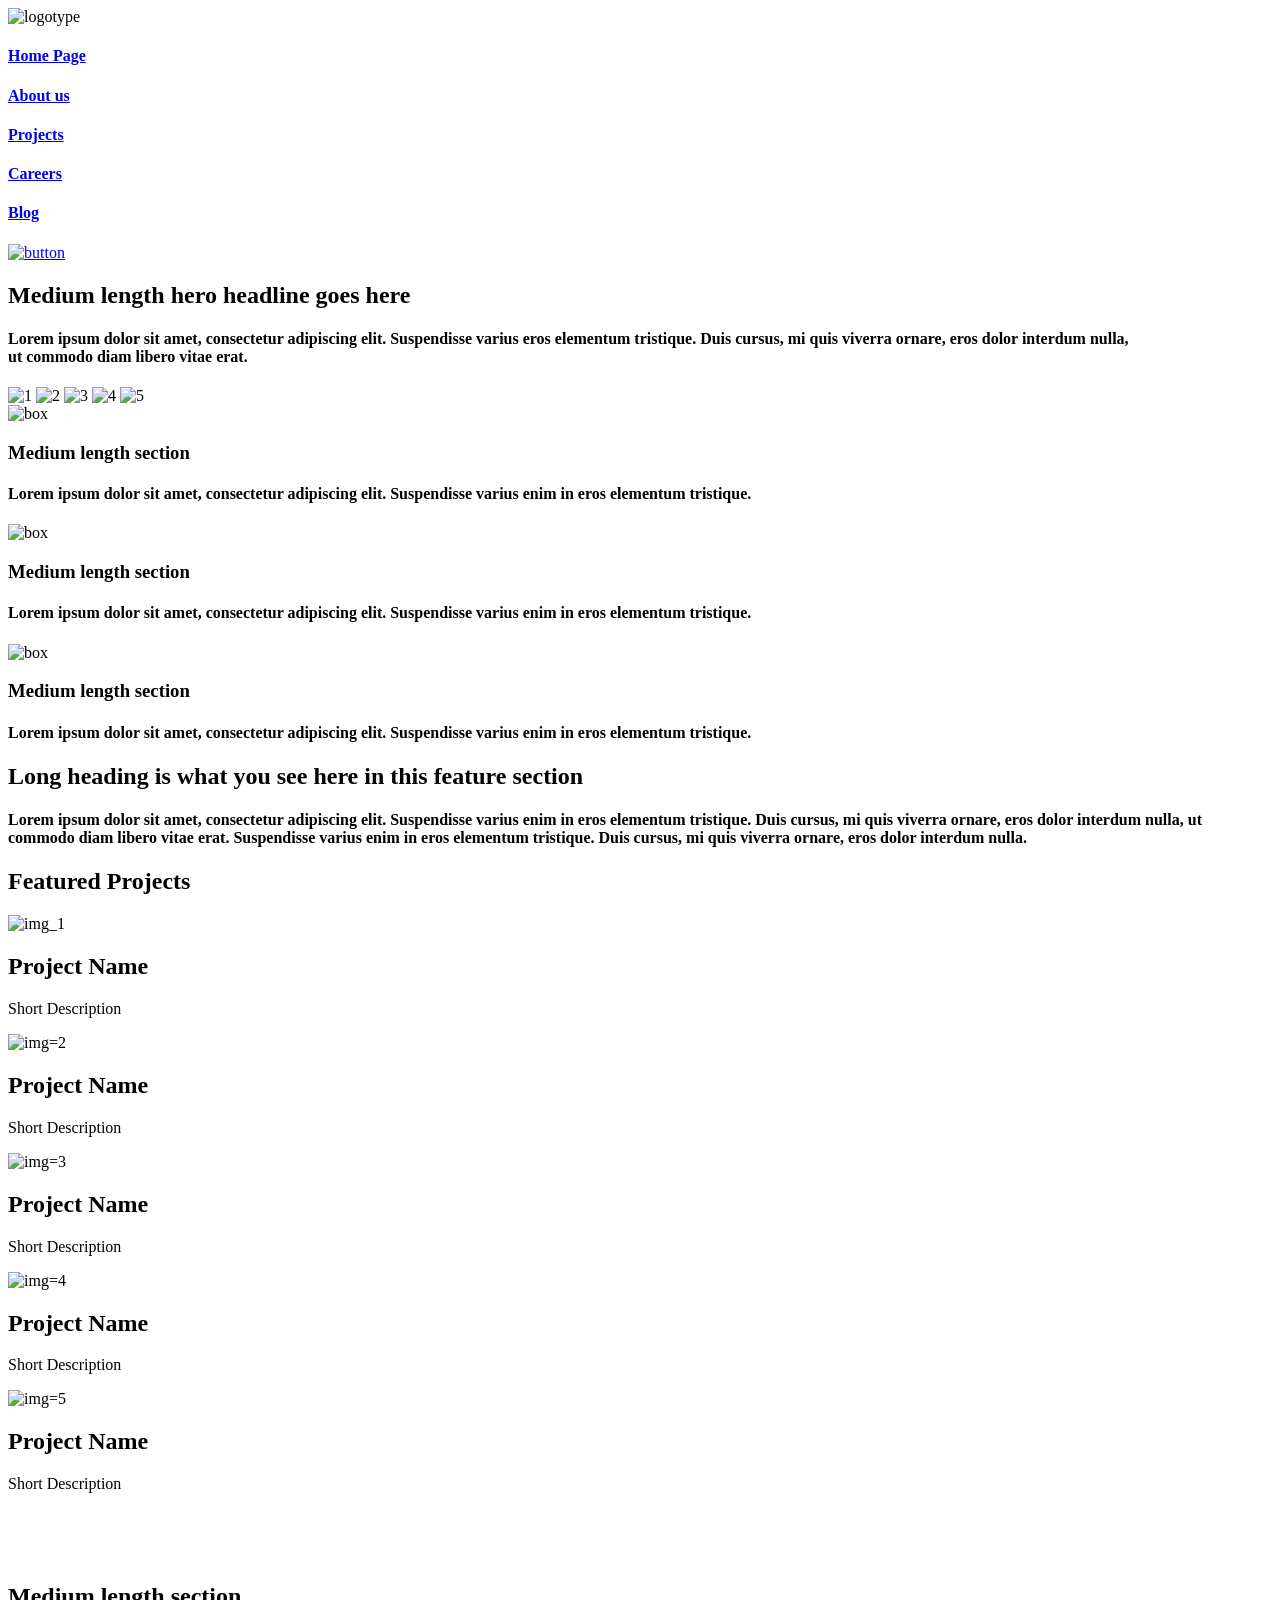
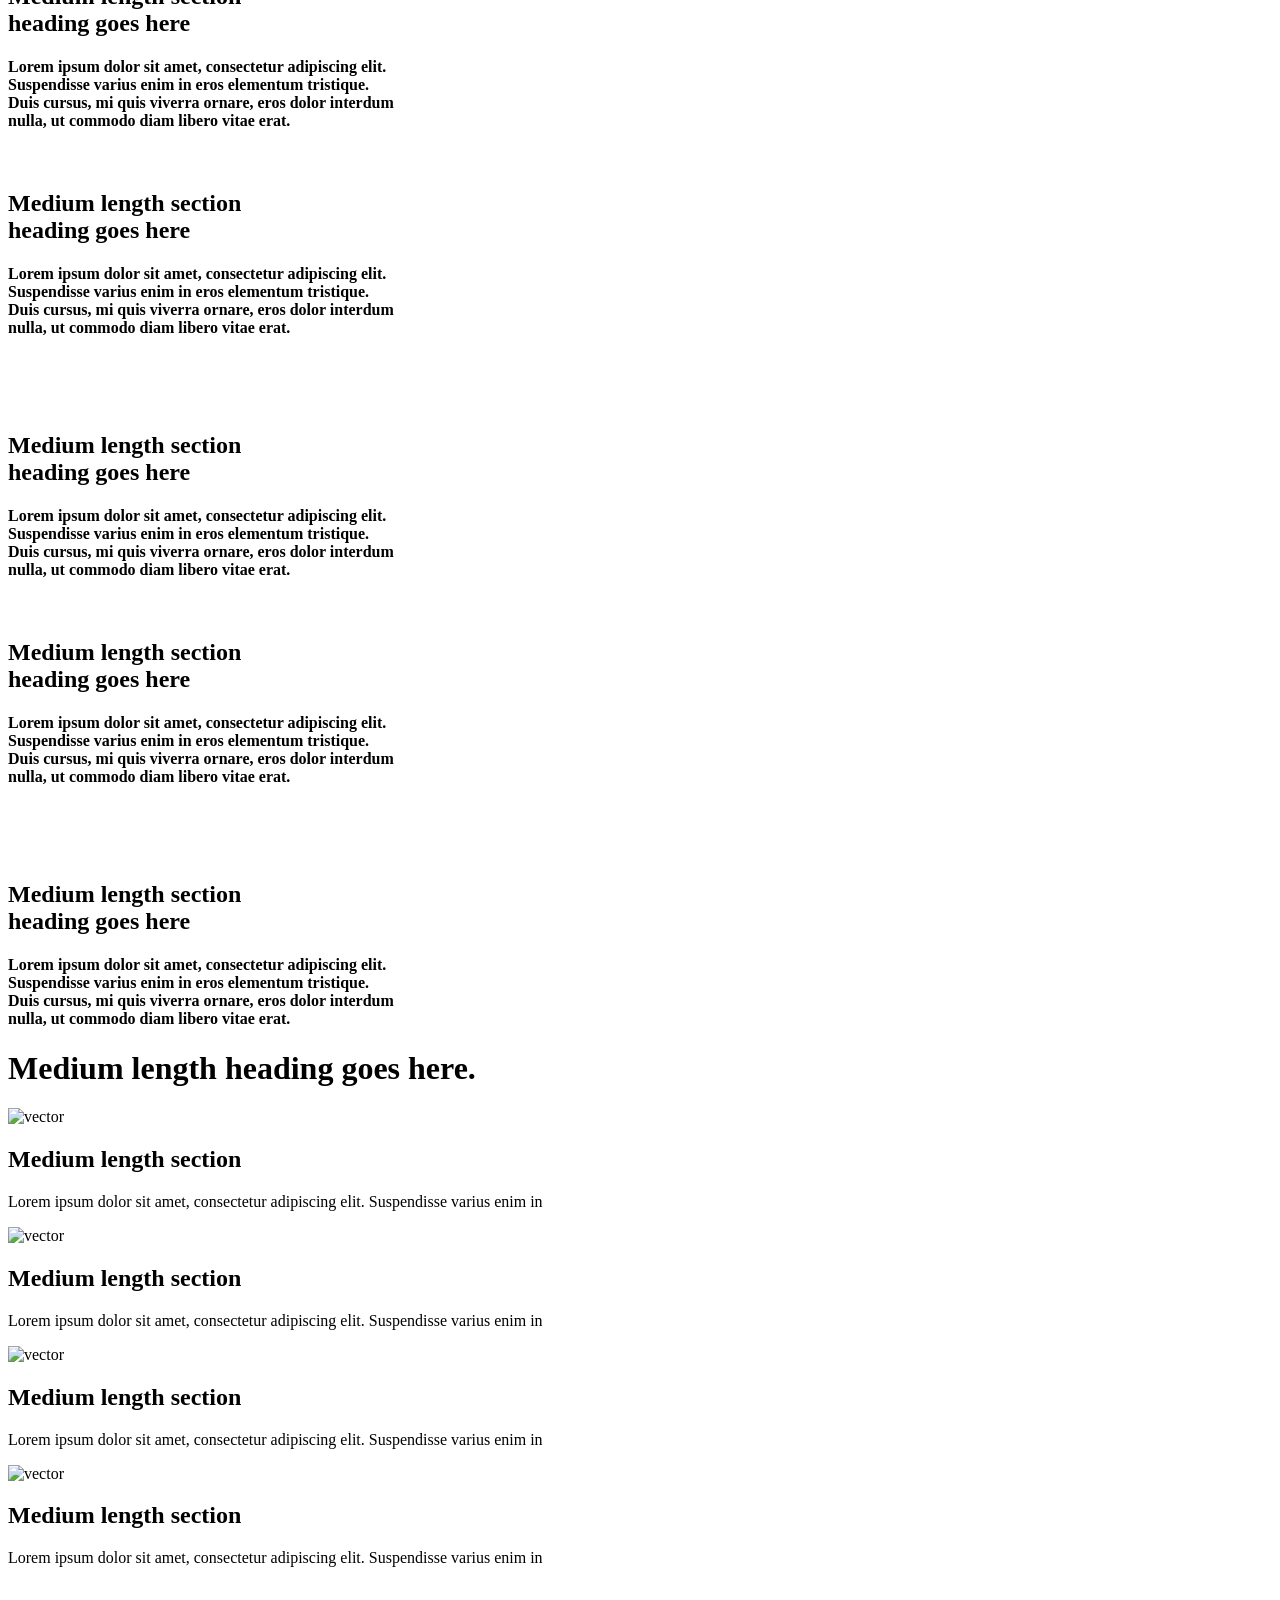
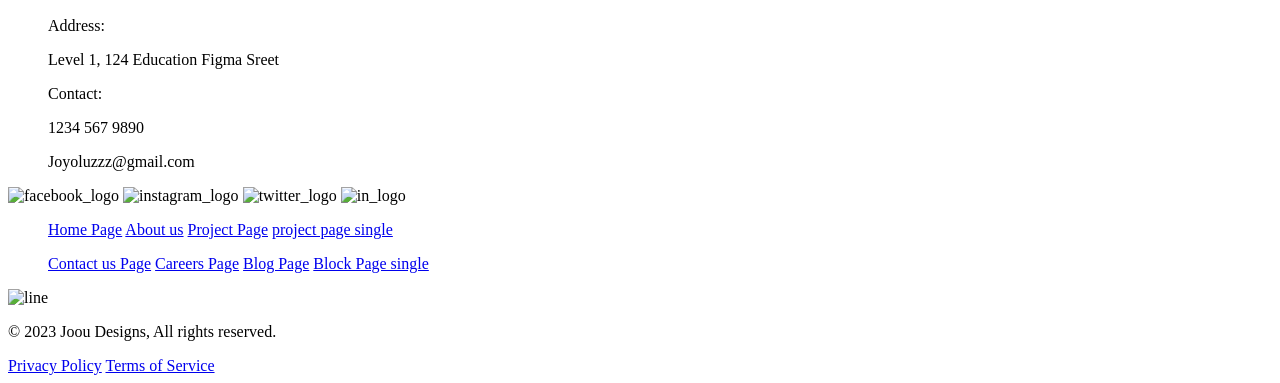
==== index.html @ 5c536db6 "Add files via upload" ====
<!DOCTYPE html>
<html lang="en">
<head>
    <meta charset="UTF-8">
    <meta name="viewport" content="width=device-width, initial-scale=1.0">
    <!--название сайта-->
    <title>Volux</title>
    <!--подключение шрифта DM Sans-->
    <link rel="preconnect" href="https://fonts.googleapis.com">
    <link rel="preconnect" href="https://fonts.gstatic.com" crossorigin>
    <link href="https://fonts.googleapis.com/css2?family=DM+Sans:ital,opsz,wght@0,9..40,100..1000;1,9..40,100..1000&display=swap" rel="stylesheet">
    <!--подключение CSS файла-->
    <link rel="stylesheet" href="/css/main.css">
</head>
<body>
   <header class="header">
        <!--контейнер для логотипа-->
        <article class="header_logo">
        <!--логотип-->
        <img src="/img/Navbar/logo.png" alt="logotype">
        </article>
        <!--меню навигации по сайту-->
        <nav class="header_navigation">
            <!--гиперссылки для навигации-->
            <a href="#"><h4>Home Page</h4></a>
            <a href="#"><h4>About us</h4></a>
            <a href="#"><h4>Projects</h4></a>
            <a href="#"><h4>Careers</h4></a>
            <a href="#"><h4>Blog</h4></a>
            <a href="#"><img src="/img/Navbar/Button.png" alt="button"></a>
        </nav>
    </header> 
    <section class="mainsite">
        <!--контейнер для текста основной части первого слайда-->
        <div class="mainsite_text">
            <!--используется h1 для обозначения заголовка-->
            <h1 class="mainsite_text_1">Medium length hero headline goes here</h1>
            <!--h4 для основного текста-->
            <h4 class="mainsite_text_2">Lorem ipsum dolor sit amet, consectetur adipiscing elit. Suspendisse varius eros elementum 
                tristique. Duis cursus, mi quis viverra ornare, eros dolor interdum nulla,<br>ut commodo diam libero vitae erat.</h4>
        </div>
        <!--png на главной странице-->
        <div class="mainsite_img">
            <img src="/img/Header/header1.png" alt="1" class="mainsite_img_1">
            <img src="/img/Header/header2.png" alt="2" class="mainsite_img_2">
            <img src="/img/Header/header3.png" alt="3" class="mainsite_img_1">
            <img src="/img/Header/header4.png" alt="4" class="mainsite_img_2">
            <img src="/img/Header/header5.png" alt="5" class="mainsite_img_1">
        </div>
    </section>



    <!--секция для текста "about us"-->
    <section class="secondsite_up">
        <div>
        <img src="/img/Layout/box.png" alt="box">
        <h3 class="secondsite_up_high">Medium length section</h3>
        <h4 class="secondsite_up_lower">Lorem ipsum dolor sit amet, consectetur adipiscing elit. Suspendisse varius enim in eros elementum tristique.</h4>
        </div>
        <div>
        <img src="/img/Layout/box.png" alt="box">
        <h3 class="secondsite_up_high">Medium length section</h3>
        <h4 class="secondsite_up_lower">Lorem ipsum dolor sit amet, consectetur adipiscing elit. Suspendisse varius enim in eros elementum tristique.</h4>
        </div>
        <div>
        <img src="/img/Layout/box.png" alt="box">
        <h3 class="secondsite_up_high">Medium length section</h3>
        <h4 class="secondsite_up_lower">Lorem ipsum dolor sit amet, consectetur adipiscing elit. Suspendisse varius enim in eros elementum tristique.</h4>
        </div>
    </section>
    <section class="secondsite_down">
        <h2 class="secondsite_down_1">Long heading is what you see here in this feature section</h2>
        <h4 class="secondsite_down_2">Lorem ipsum dolor sit amet, consectetur adipiscing elit. Suspendisse varius enim in eros elementum tristique. Duis cursus, mi quis viverra ornare, eros dolor interdum nulla, ut commodo diam libero vitae erat. Suspendisse varius enim in eros elementum tristique. Duis cursus, mi quis viverra ornare, eros dolor interdum nulla.</h4>
    </section>

    <section class="third">
            <!--заголовок-->
        <header class="head">
            <h1 class="head_title">Featured Projects</h1>
        </header>
        <!--основная часть-->
        <article class="img_list">
            <section class="cart">
                <img class="cart_img" src="./img/photo_1.png" alt="img_1">
                <div class="section_text_1">
                    <h2>Project Name</h2>
                    <p>Short Description</p>
                </div>
            </section>
            <section class="cart">
                <img class="cart_img" src="./img/photo_2.png" alt="img=2">
                <div class="section_text_2">
                    <h2>Project Name</h2>
                    <p>Short Description</p>
                </div>
            </section>
            <section class="cart">
                <img class="cart_img" src="./img/photo_3.png" alt="img=3">
                <div class="section_text_3">
                    <h2>Project Name</h2>
                    <p>Short Description</p>
                </div>
            </section>
            <section class="cart">
                <img class="cart_img" src="./img/photo_4.png" alt="img=4">
                <div class="section_text_4">
                    <h2>Project Name</h2>
                    <p>Short Description</p>
                </div>
            </section>
            <section class="cart">
                <img class="cart_img" src="./img/photo_5.png" alt="img=5">
                <div class="section_text_5">
                    <h2>Project Name</h2>
                    <p>Short Description</p>
                </div>
            </section>
        </article>
    </section>

    <section class="careers">
        <!--навигация по вкладкам на слайде "careers"-->
        <nav class="careers_navigation">
            <a href="#vkladka_1"><img src="/img/Layout/vkladka_gray.png" alt=""></a>
            <a href="#vkladka_2"><img src="/img/Layout/vkladka_gray.png" alt=""></a>
            <a href="#vkladka_3"><img src="/img/Layout/vkladka_gray.png" alt=""></a>
            <a href="#vkladka_4"><img src="/img/Layout/vkladka_gray.png" alt=""></a>
            <a href="#vkladka_5"><img src="/img/Layout/vkladka_gray.png" alt=""></a>
        </nav>
        <!--секция для первой вкладки-->
        <section id="vkladka_1" class="careers_vkladka_1">
            <div class="careers_vkladka_1_img">
                <img src="/img/Layout/vkladka_1.png" alt="">
                
            </div>
            <!--контейнер для текста на первой вкладки-->
            <div class="careers_vkladka_1_txt">
                <img class="careers_vkladka_1_img_2" src="/img/Layout/nazvanie_vkladki.png" alt="">
                <h2 class="careers_vkladka_1_txt_1">Medium length section<br>heading goes here</h2>
                <h4 class="careers_vkladka_1_txt_2">Lorem ipsum dolor sit amet, consectetur adipiscing elit.<br> 
                    Suspendisse varius enim in eros elementum tristique.<br>
                    Duis cursus, mi quis viverra ornare, eros dolor interdum <br>
                    nulla, ut commodo diam libero vitae erat.
                </h4>
            </div>
        </section>
        <!--далее по подобию первой вкладки-->
        <section id="vkladka_2" class="careers_vkladka_2">
            <div class="careers_vkladka_2_txt">
                <img class="careers_vkladka_2_img_2" src="/img/Layout/nazvanie_vkladki.png" alt="">
                <h2 class="careers_vkladka_2_txt_1">Medium length section<br>heading goes here</h2>
                <h4 class="careers_vkladka_2_txt_2">Lorem ipsum dolor sit amet, consectetur adipiscing elit.<br> 
                    Suspendisse varius enim in eros elementum tristique.<br>
                    Duis cursus, mi quis viverra ornare, eros dolor interdum <br>
                    nulla, ut commodo diam libero vitae erat.
                </h4>
            </div>
            <div class="careers_vkladka_2_img">
                <img src="/img/Layout/vkladka_2.png" alt="">
            </div>
        </section>
        <section id="vkladka_3" class="careers_vkladka_3">
            <div class="careers_vkladka_3_img">
                <img src="/img/Layout/vkladka_3.png" alt="">
                
            </div>
            <div class="careers_vkladka_3_txt">
                <img class="careers_vkladka_3_img_2" src="/img/Layout/nazvanie_vkladki.png" alt="">
                <h2 class="careers_vkladka_3_txt_1">Medium length section<br>heading goes here</h2>
                <h4 class="careers_vkladka_3_txt_2">Lorem ipsum dolor sit amet, consectetur adipiscing elit.<br> 
                    Suspendisse varius enim in eros elementum tristique.<br>
                    Duis cursus, mi quis viverra ornare, eros dolor interdum <br>
                    nulla, ut commodo diam libero vitae erat.
                </h4>
            </div>
        </section>
        <section id="vkladka_4" class="careers_vkladka_4">
            <div class="careers_vkladka_4_txt">
                <img class="careers_vkladka_4_img_2" src="/img/Layout/nazvanie_vkladki.png" alt="">
                <h2 class="careers_vkladka_4_txt_1">Medium length section<br>heading goes here</h2>
                <h4 class="careers_vkladka_4_txt_2">Lorem ipsum dolor sit amet, consectetur adipiscing elit.<br> 
                    Suspendisse varius enim in eros elementum tristique.<br>
                    Duis cursus, mi quis viverra ornare, eros dolor interdum <br>
                    nulla, ut commodo diam libero vitae erat.
                </h4>
            </div>
            <div class="careers_vkladka_4_img">
                <img src="/img/Layout/vkladka_4.png" alt="">
            </div>
        </section>
        <section id="vkladka_5" class="careers_vkladka_5">
            <div class="careers_vkladka_5_img">
                <img src="/img/Layout/vkladka_5.png" alt="">
                
            </div>
            <div class="careers_vkladka_5_txt">
                <img class="careers_vkladka_5_img_2" src="/img/Layout/nazvanie_vkladki.png" alt="">
                <h2 class="careers_vkladka_5_txt_1">Medium length section<br>heading goes here</h2>
                <h4 class="careers_vkladka_5_txt_2">Lorem ipsum dolor sit amet, consectetur adipiscing elit.<br> 
                    Suspendisse varius enim in eros elementum tristique.<br>
                    Duis cursus, mi quis viverra ornare, eros dolor interdum <br>
                    nulla, ut commodo diam libero vitae erat.
                </h4>
            </div>
        </section>
    </section>

    <footer>
        <!--основная информация подвала-->
        <div class="footer_content">
            <div class="footer_main">
                <h1 class="footer_main_h">Medium length heading goes here.</h1>
                <div class="section_list">
                    <section class="medium_section_1">
                        <img src="./img/Vector.png" alt="vector">
                        <h2>Medium length section</h2>
                        <p>Lorem ipsum dolor sit amet, consectetur adipiscing elit. Suspendisse varius enim in</p>
                    </section>
                    <section class="medium_section_2">
                        <img src="./img/Vector.png" alt="vector">
                        <h2>Medium length section</h2>
                        <p>Lorem ipsum dolor sit amet, consectetur adipiscing elit. Suspendisse varius enim in</p>
                    </section>
                    <section class="medium_section_3">
                        <img src="./img/Vector.png" alt="vector">
                        <h2>Medium length section</h2>
                        <p>Lorem ipsum dolor sit amet, consectetur adipiscing elit. Suspendisse varius enim in</p>
                    </section>
                    <section class="medium_section_4">
                        <img src="./img/Vector.png" alt="vector">
                        <h2>Medium length section</h2>
                        <p>Lorem ipsum dolor sit amet, consectetur adipiscing elit. Suspendisse varius enim in</p>
                    </section>
                </div>
            </div>
        <!--контактная информация-->
            <div class="footer_bottom">
                <div class="footer_bottom_main">
                    <div class="footer_bottom_1">
                        <img src="./img/logo.png" alt="">
                        <div class="info">
                            <ul class="info_list_1">
                                <p>Address:</p>
                                <p>Level 1, 124 Education Figma Sreet</p>
                            </ul>
                            <ul class="info_list_2">
                                <p>Contact:</p>
                                <p>1234 567 9890</p>
                                <p>Joyoluzzz@gmail.com</p>
                            </ul>
                        </div>
                        <div class="logo_list">
                            <img src="./img/facebook.png" alt="facebook_logo">
                            <img src="./img/instagram.png" alt="instagram_logo">
                            <img src="./img/twitter.png" alt="twitter_logo">
                            <img src="./img/in.png" alt="in_logo">
                        </div>
                    </div>
                    <!--навигация-->
                    <nav class="nav_menu">
                        <ul class="nav_menu_1">
                            <a href="#">Home Page</a>
                            <a href="#">About us</a>
                            <a href="#">Project Page</a>
                            <a href="#">project page single</a>
                        </ul>
                        <ul class="nav_menu_2">
                            <a href="#">Contact us Page</a>
                            <a href="#">Careers Page</a>
                            <a href="#">Blog Page</a>
                            <a href="#">Block Page single</a>
                        </ul>
                    </nav>
                </div>
                <img src="./img/line.png" alt="line">
                <!--доп. информация-->
                <div class="meta">
                    <p class="corporation">© 2023 Joou Designs, All rights reserved.</p>
                    <a class="privacy_policy" href="#">Privacy Policy</a>
                    <a class="terms_of_sirvice" href="#">Terms of Service</a>
                </div>
            </div>
        </div>
    </footer>
</body>
</html>
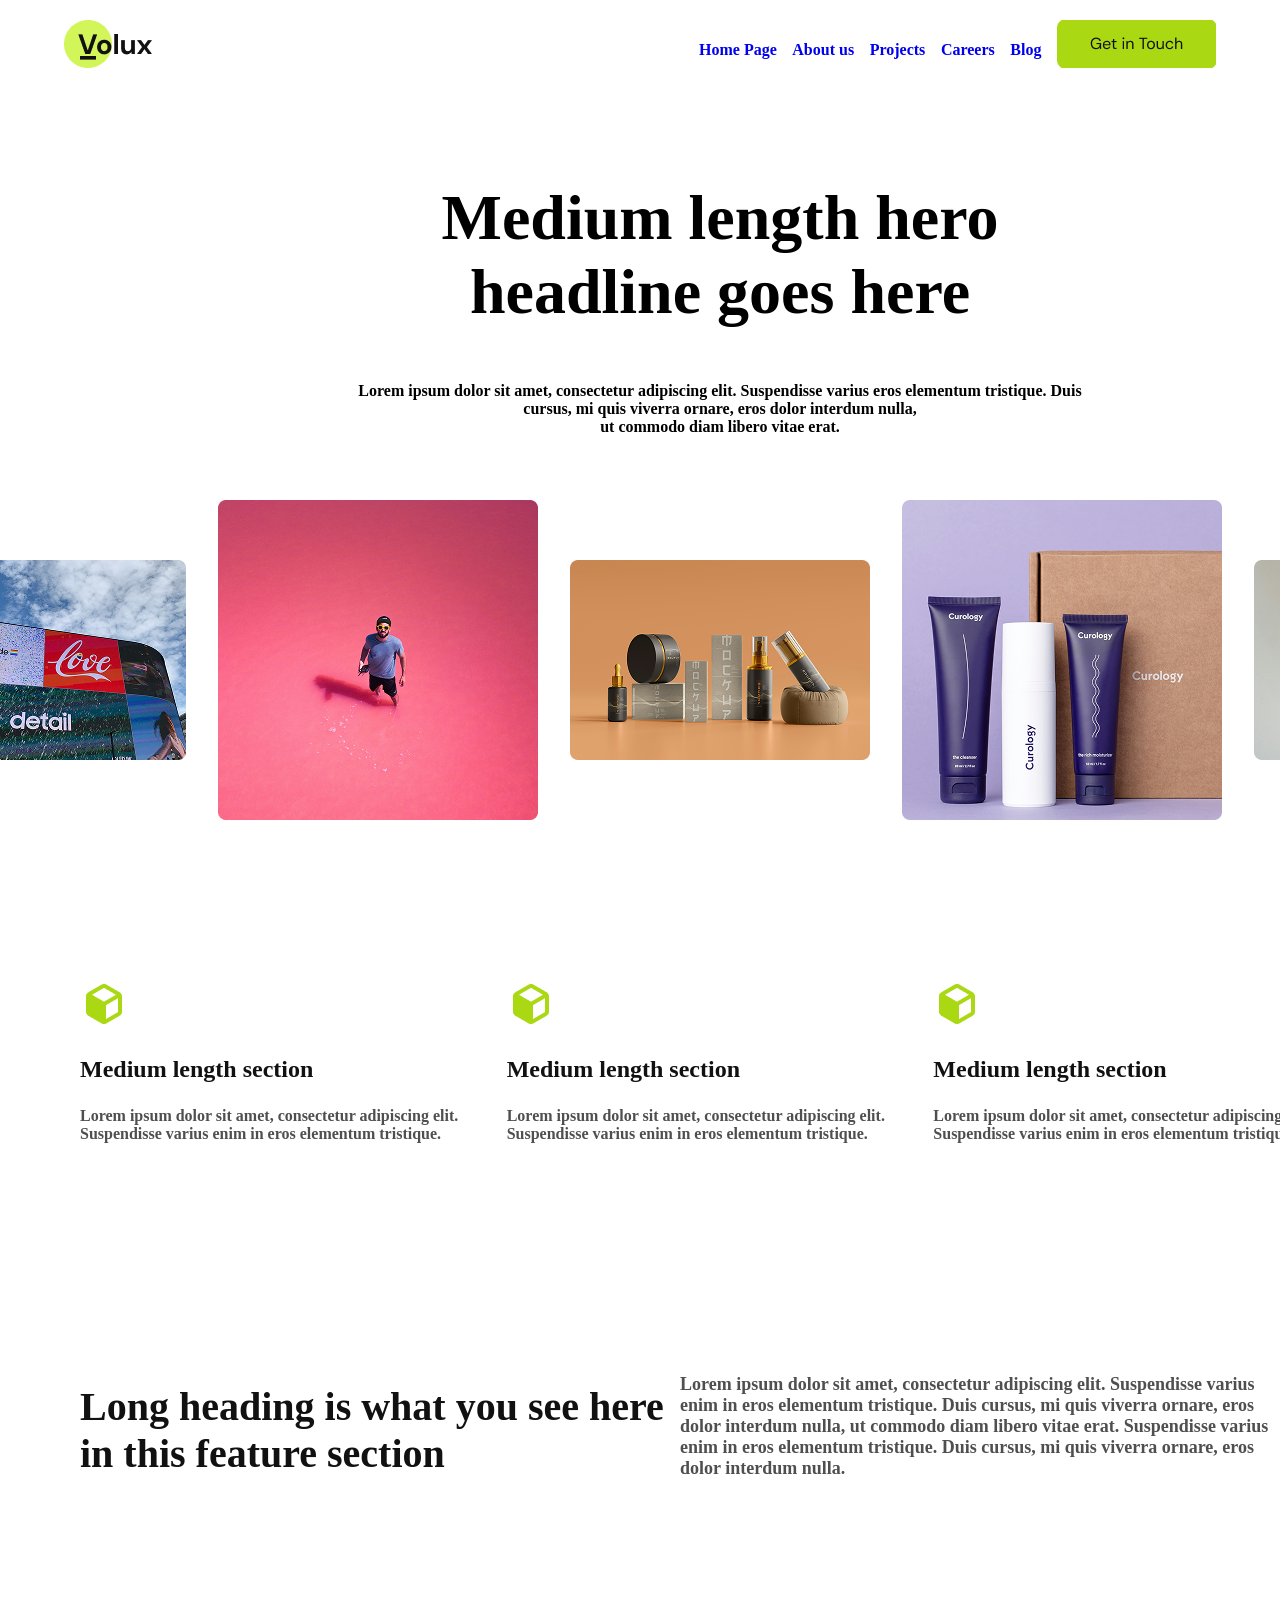
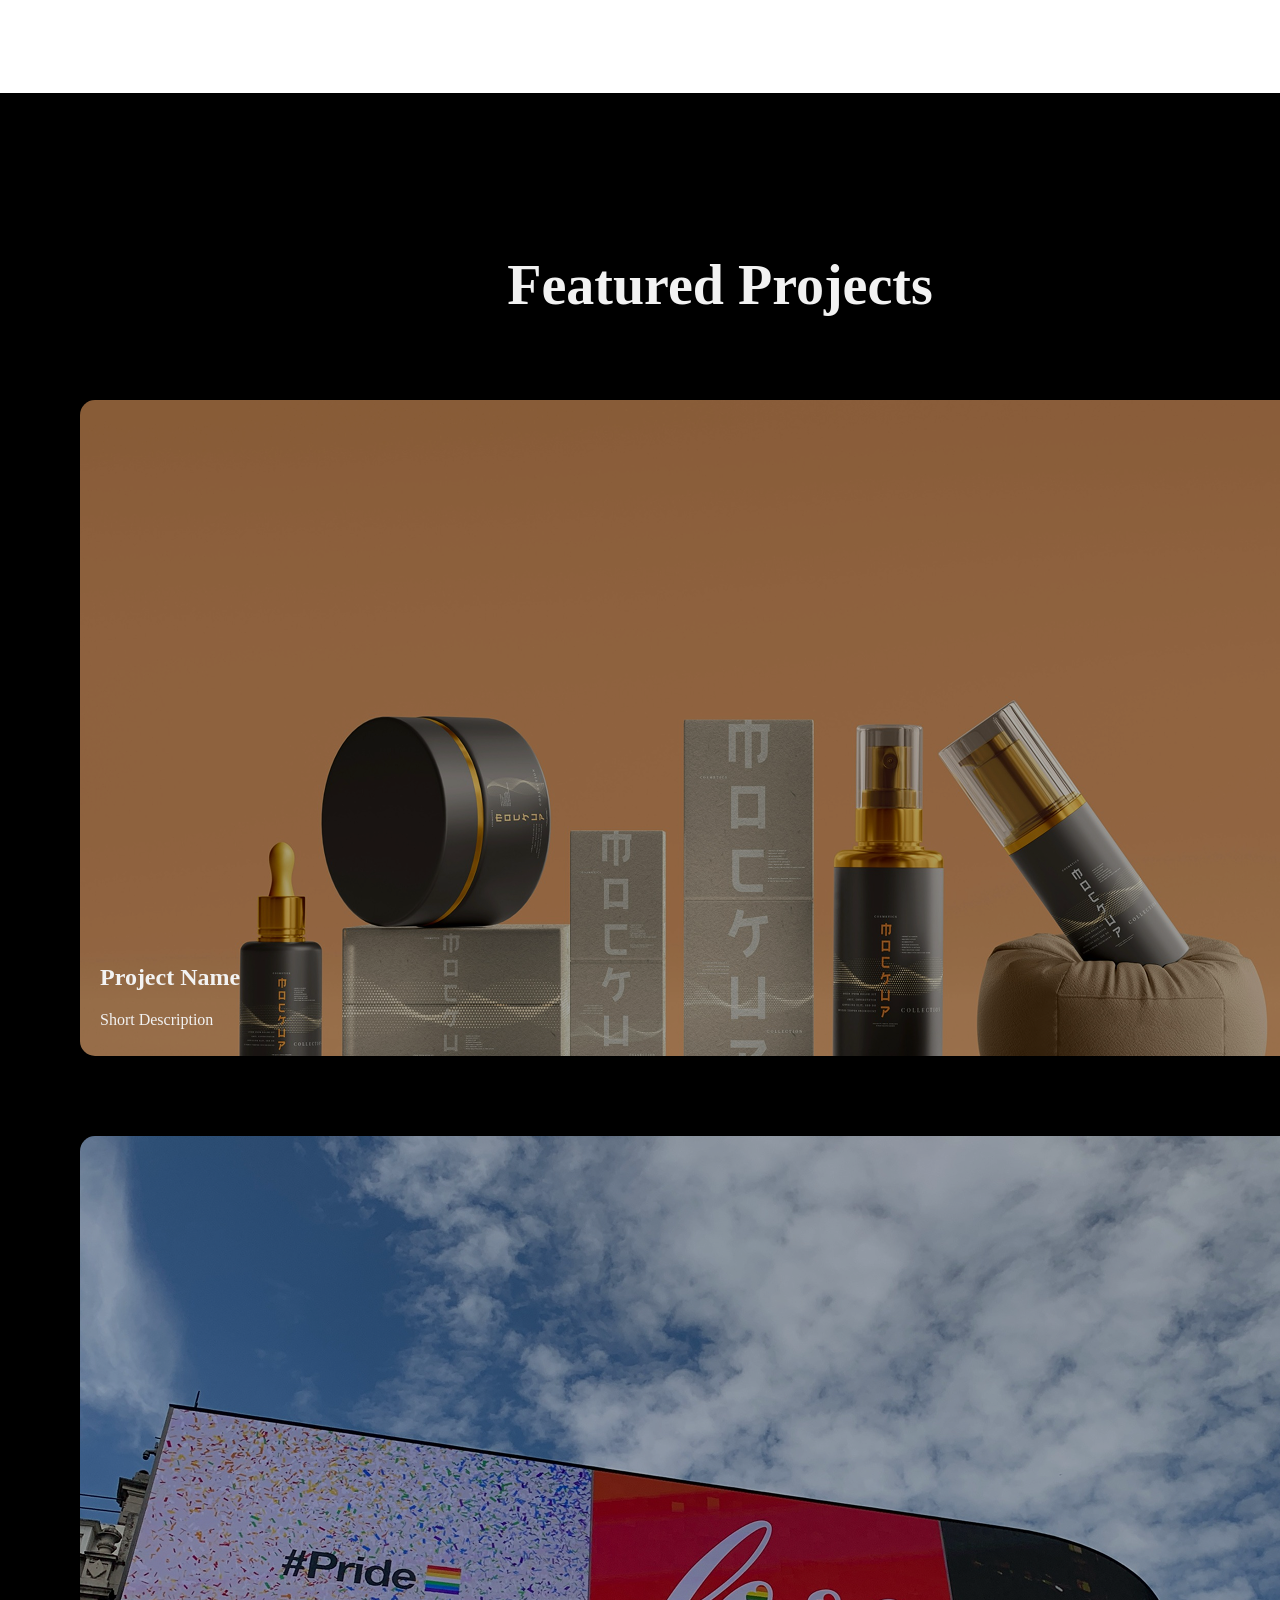
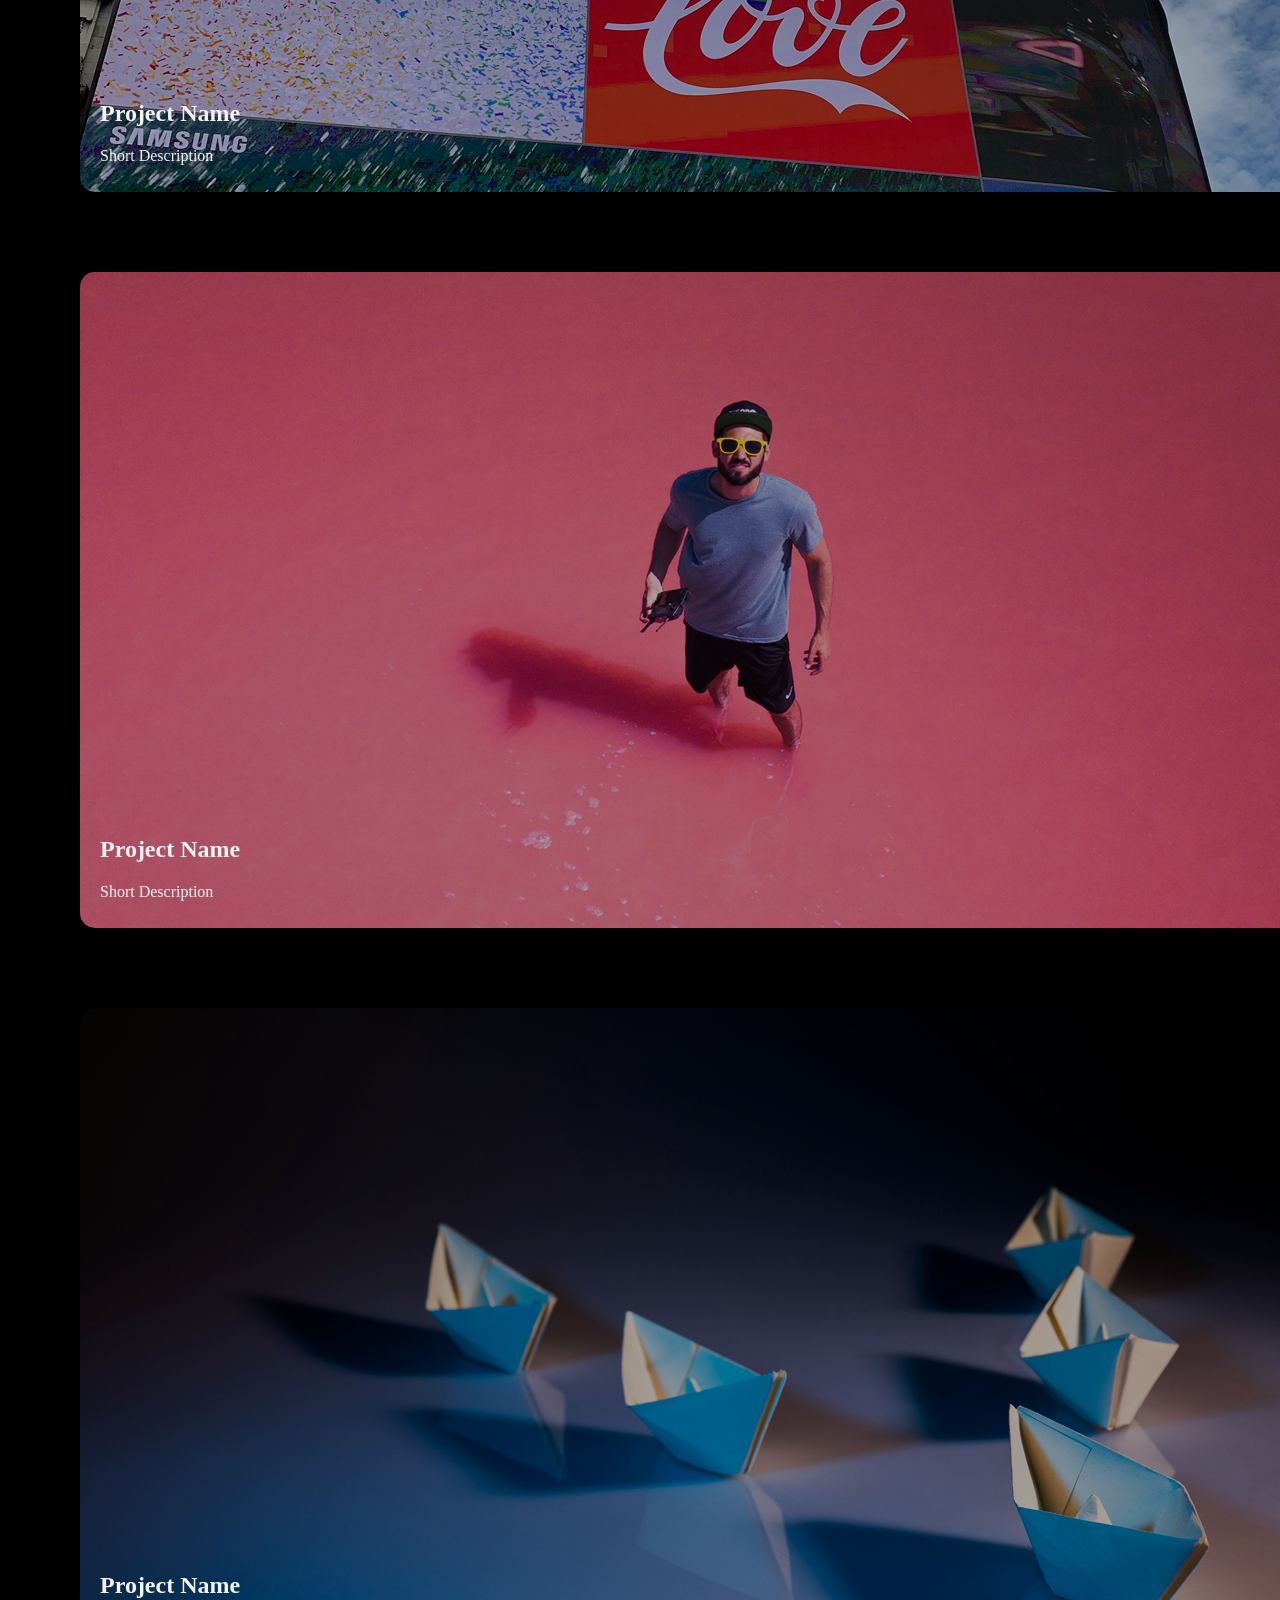
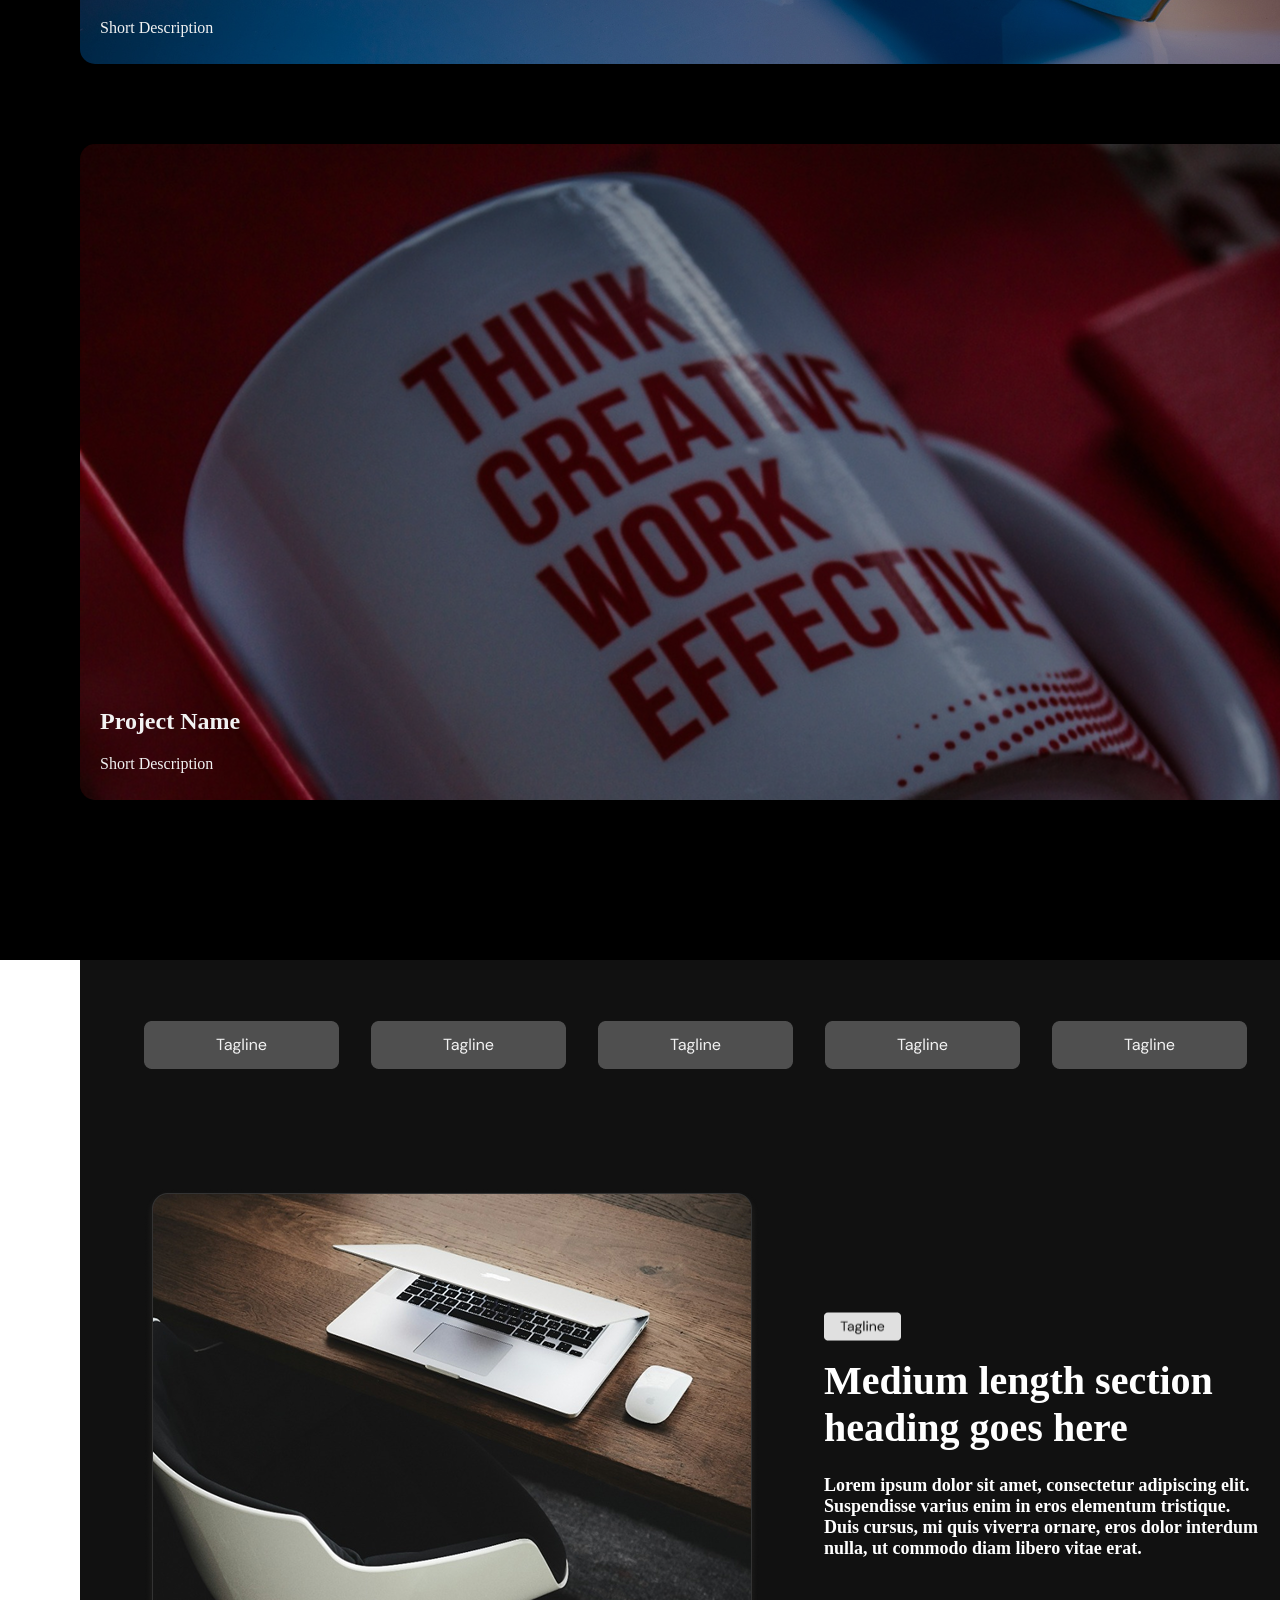
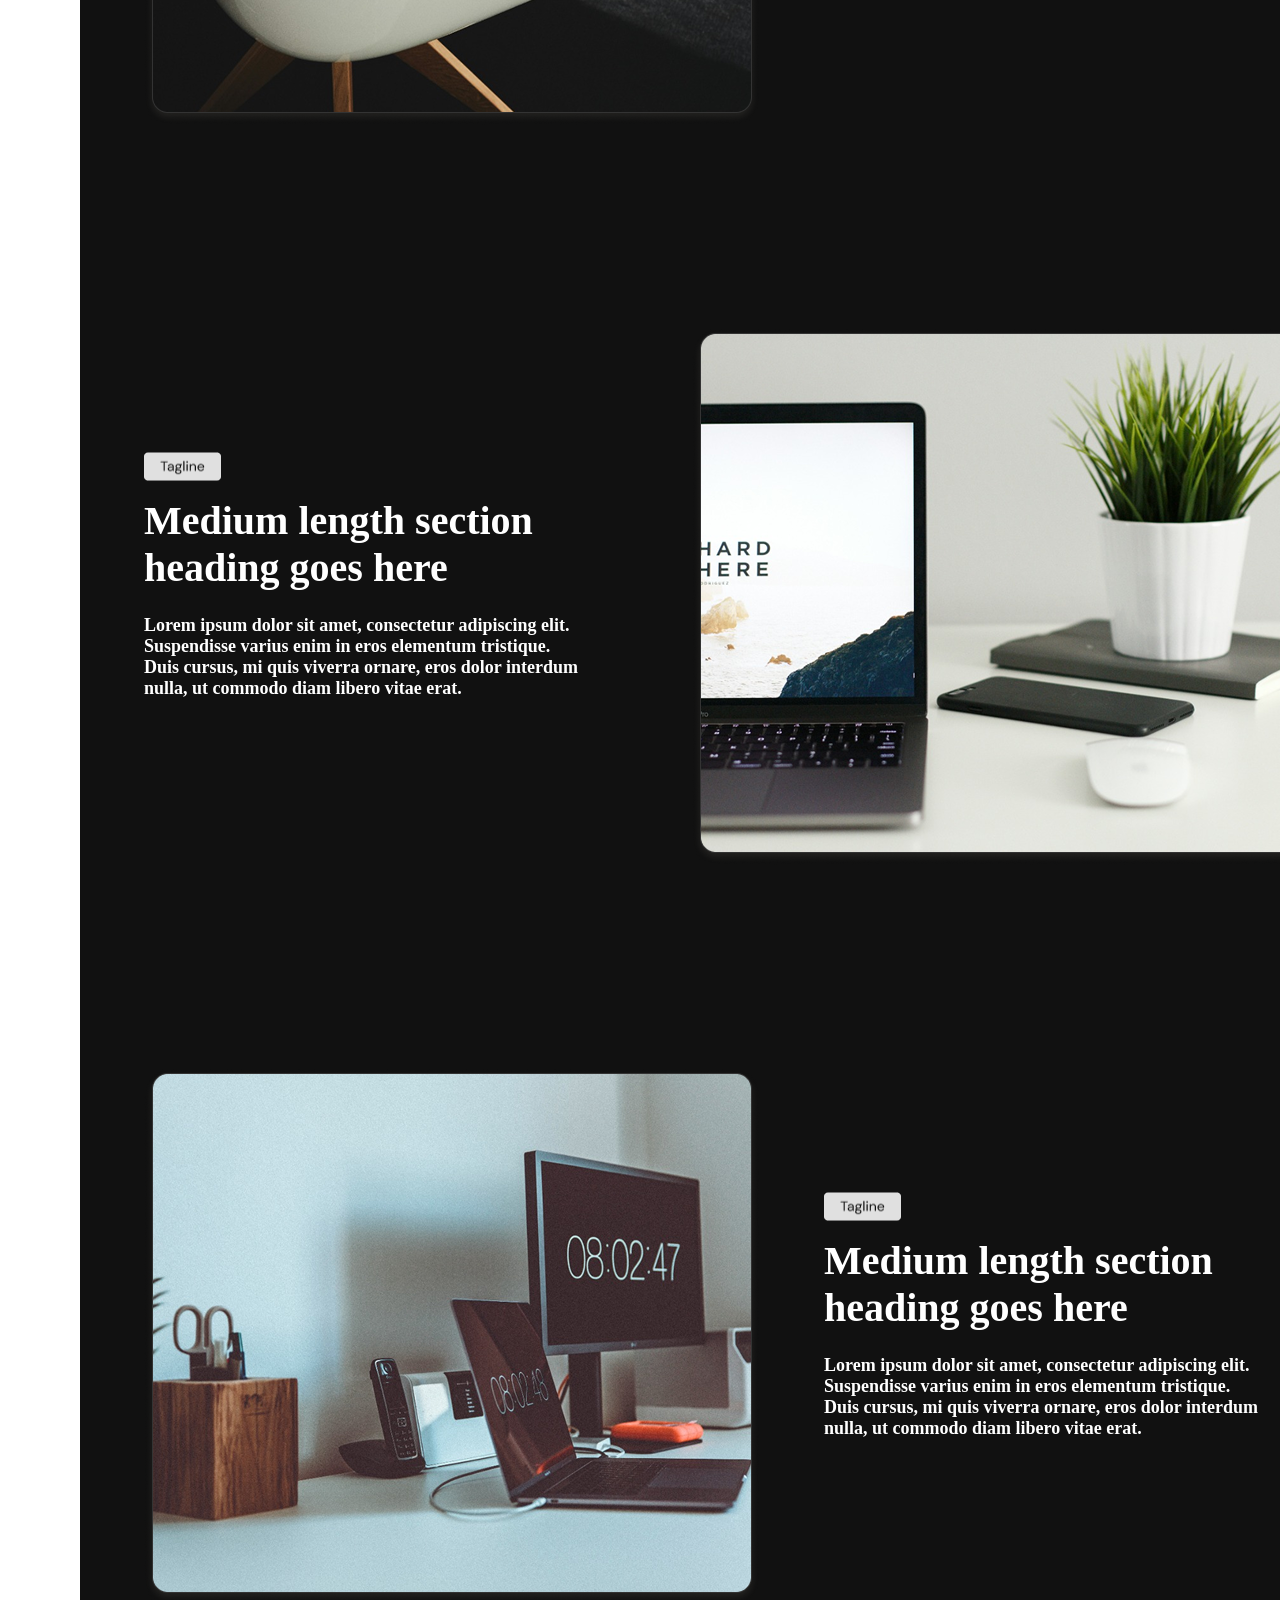
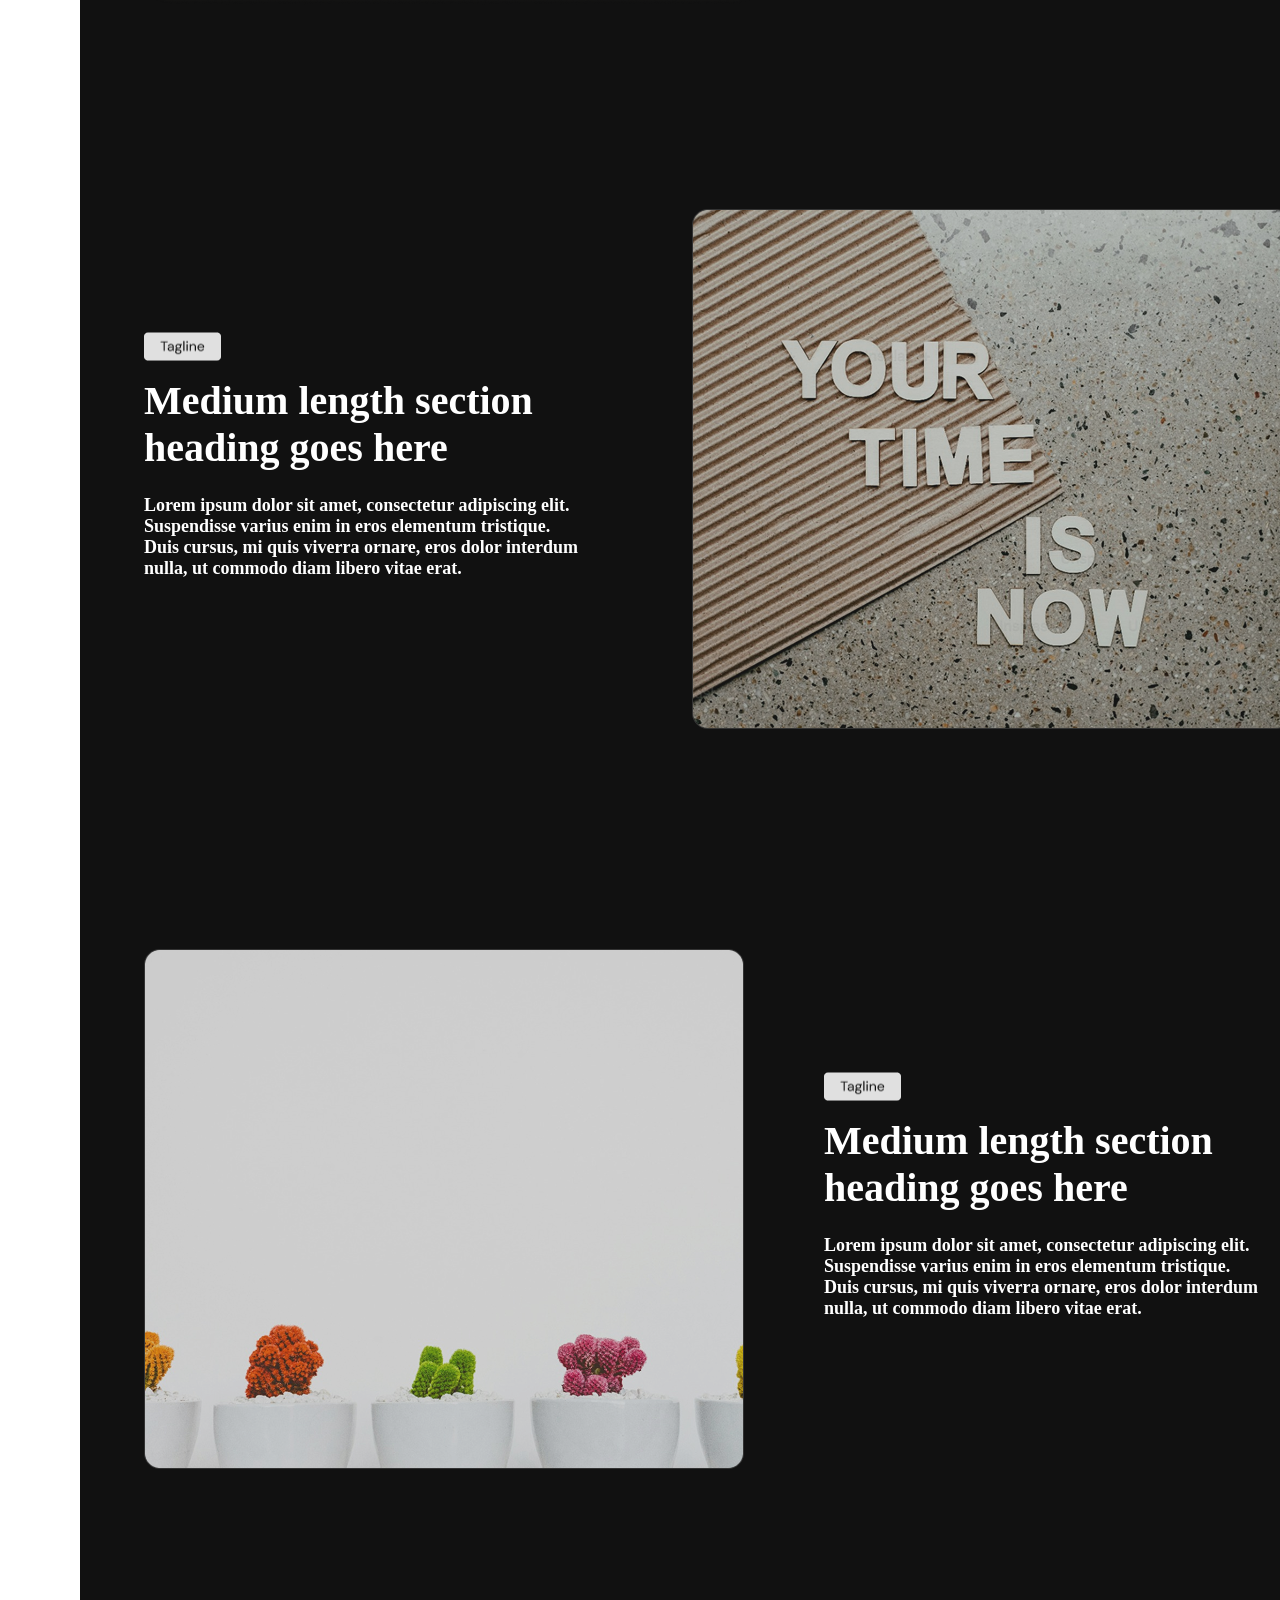
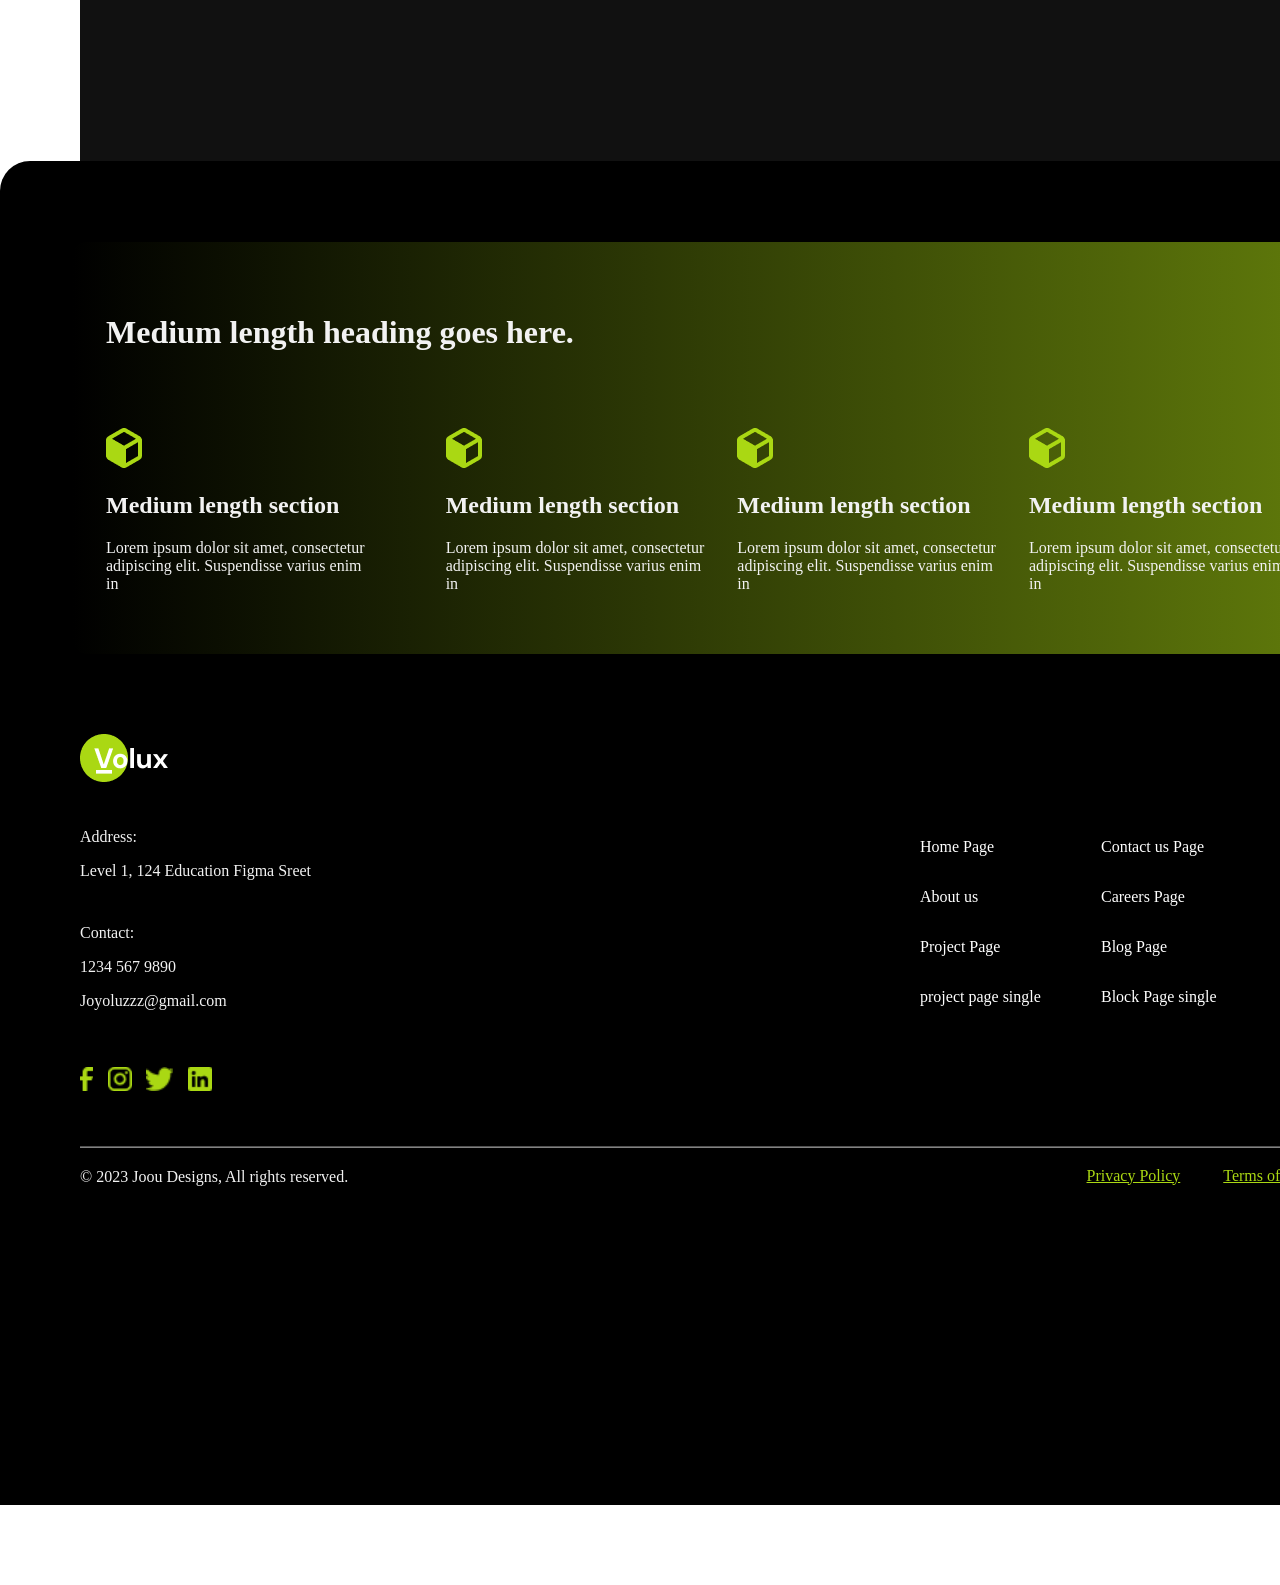
==== commit 9c2c610a: "Update index.html" ====
--- a/index.html
+++ b/index.html
@@ -10,14 +10,14 @@
     <link rel="preconnect" href="https://fonts.gstatic.com" crossorigin>
     <link href="https://fonts.googleapis.com/css2?family=DM+Sans:ital,opsz,wght@0,9..40,100..1000;1,9..40,100..1000&display=swap" rel="stylesheet">
     <!--подключение CSS файла-->
-    <link rel="stylesheet" href="/css/main.css">
+    <link rel="stylesheet" href="./css/main.css">
 </head>
 <body>
    <header class="header">
         <!--контейнер для логотипа-->
         <article class="header_logo">
         <!--логотип-->
-        <img src="/img/Navbar/logo.png" alt="logotype">
+        <img src="./img/Navbar/logo.png" alt="logotype">
         </article>
         <!--меню навигации по сайту-->
         <nav class="header_navigation">
@@ -41,11 +41,11 @@
         </div>
         <!--png на главной странице-->
         <div class="mainsite_img">
-            <img src="/img/Header/header1.png" alt="1" class="mainsite_img_1">
-            <img src="/img/Header/header2.png" alt="2" class="mainsite_img_2">
-            <img src="/img/Header/header3.png" alt="3" class="mainsite_img_1">
-            <img src="/img/Header/header4.png" alt="4" class="mainsite_img_2">
-            <img src="/img/Header/header5.png" alt="5" class="mainsite_img_1">
+            <img src="./img/Header/header1.png" alt="1" class="mainsite_img_1">
+            <img src="./img/Header/header2.png" alt="2" class="mainsite_img_2">
+            <img src="./img/Header/header3.png" alt="3" class="mainsite_img_1">
+            <img src="./img/Header/header4.png" alt="4" class="mainsite_img_2">
+            <img src="./img/Header/header5.png" alt="5" class="mainsite_img_1">
         </div>
     </section>
 
@@ -54,17 +54,17 @@
     <!--секция для текста "about us"-->
     <section class="secondsite_up">
         <div>
-        <img src="/img/Layout/box.png" alt="box">
+        <img src="./img/Layout/box.png" alt="box">
         <h3 class="secondsite_up_high">Medium length section</h3>
         <h4 class="secondsite_up_lower">Lorem ipsum dolor sit amet, consectetur adipiscing elit. Suspendisse varius enim in eros elementum tristique.</h4>
         </div>
         <div>
-        <img src="/img/Layout/box.png" alt="box">
+        <img src="./img/Layout/box.png" alt="box">
         <h3 class="secondsite_up_high">Medium length section</h3>
         <h4 class="secondsite_up_lower">Lorem ipsum dolor sit amet, consectetur adipiscing elit. Suspendisse varius enim in eros elementum tristique.</h4>
         </div>
         <div>
-        <img src="/img/Layout/box.png" alt="box">
+        <img src="./img/Layout/box.png" alt="box">
         <h3 class="secondsite_up_high">Medium length section</h3>
         <h4 class="secondsite_up_lower">Lorem ipsum dolor sit amet, consectetur adipiscing elit. Suspendisse varius enim in eros elementum tristique.</h4>
         </div>
@@ -122,21 +122,21 @@
     <section class="careers">
         <!--навигация по вкладкам на слайде "careers"-->
         <nav class="careers_navigation">
-            <a href="#vkladka_1"><img src="/img/Layout/vkladka_gray.png" alt=""></a>
-            <a href="#vkladka_2"><img src="/img/Layout/vkladka_gray.png" alt=""></a>
-            <a href="#vkladka_3"><img src="/img/Layout/vkladka_gray.png" alt=""></a>
-            <a href="#vkladka_4"><img src="/img/Layout/vkladka_gray.png" alt=""></a>
-            <a href="#vkladka_5"><img src="/img/Layout/vkladka_gray.png" alt=""></a>
+            <a href="#vkladka_1"><img src="./img/Layout/vkladka_gray.png" alt=""></a>
+            <a href="#vkladka_2"><img src="./img/Layout/vkladka_gray.png" alt=""></a>
+            <a href="#vkladka_3"><img src="./img/Layout/vkladka_gray.png" alt=""></a>
+            <a href="#vkladka_4"><img src="./img/Layout/vkladka_gray.png" alt=""></a>
+            <a href="#vkladka_5"><img src="./img/Layout/vkladka_gray.png" alt=""></a>
         </nav>
         <!--секция для первой вкладки-->
         <section id="vkladka_1" class="careers_vkladka_1">
             <div class="careers_vkladka_1_img">
-                <img src="/img/Layout/vkladka_1.png" alt="">
+                <img src="./img/Layout/vkladka_1.png" alt="">
                 
             </div>
             <!--контейнер для текста на первой вкладки-->
             <div class="careers_vkladka_1_txt">
-                <img class="careers_vkladka_1_img_2" src="/img/Layout/nazvanie_vkladki.png" alt="">
+                <img class="careers_vkladka_1_img_2" src="./img/Layout/nazvanie_vkladki.png" alt="">
                 <h2 class="careers_vkladka_1_txt_1">Medium length section<br>heading goes here</h2>
                 <h4 class="careers_vkladka_1_txt_2">Lorem ipsum dolor sit amet, consectetur adipiscing elit.<br> 
                     Suspendisse varius enim in eros elementum tristique.<br>
@@ -148,7 +148,7 @@
         <!--далее по подобию первой вкладки-->
         <section id="vkladka_2" class="careers_vkladka_2">
             <div class="careers_vkladka_2_txt">
-                <img class="careers_vkladka_2_img_2" src="/img/Layout/nazvanie_vkladki.png" alt="">
+                <img class="careers_vkladka_2_img_2" src="./img/Layout/nazvanie_vkladki.png" alt="">
                 <h2 class="careers_vkladka_2_txt_1">Medium length section<br>heading goes here</h2>
                 <h4 class="careers_vkladka_2_txt_2">Lorem ipsum dolor sit amet, consectetur adipiscing elit.<br> 
                     Suspendisse varius enim in eros elementum tristique.<br>
@@ -157,16 +157,16 @@
                 </h4>
             </div>
             <div class="careers_vkladka_2_img">
-                <img src="/img/Layout/vkladka_2.png" alt="">
+                <img src="./img/Layout/vkladka_2.png" alt="">
             </div>
         </section>
         <section id="vkladka_3" class="careers_vkladka_3">
             <div class="careers_vkladka_3_img">
-                <img src="/img/Layout/vkladka_3.png" alt="">
+                <img src="./img/Layout/vkladka_3.png" alt="">
                 
             </div>
             <div class="careers_vkladka_3_txt">
-                <img class="careers_vkladka_3_img_2" src="/img/Layout/nazvanie_vkladki.png" alt="">
+                <img class="careers_vkladka_3_img_2" src="./img/Layout/nazvanie_vkladki.png" alt="">
                 <h2 class="careers_vkladka_3_txt_1">Medium length section<br>heading goes here</h2>
                 <h4 class="careers_vkladka_3_txt_2">Lorem ipsum dolor sit amet, consectetur adipiscing elit.<br> 
                     Suspendisse varius enim in eros elementum tristique.<br>
@@ -177,7 +177,7 @@
         </section>
         <section id="vkladka_4" class="careers_vkladka_4">
             <div class="careers_vkladka_4_txt">
-                <img class="careers_vkladka_4_img_2" src="/img/Layout/nazvanie_vkladki.png" alt="">
+                <img class="careers_vkladka_4_img_2" src="./img/Layout/nazvanie_vkladki.png" alt="">
                 <h2 class="careers_vkladka_4_txt_1">Medium length section<br>heading goes here</h2>
                 <h4 class="careers_vkladka_4_txt_2">Lorem ipsum dolor sit amet, consectetur adipiscing elit.<br> 
                     Suspendisse varius enim in eros elementum tristique.<br>
@@ -186,12 +186,12 @@
                 </h4>
             </div>
             <div class="careers_vkladka_4_img">
-                <img src="/img/Layout/vkladka_4.png" alt="">
+                <img src="./img/Layout/vkladka_4.png" alt="">
             </div>
         </section>
         <section id="vkladka_5" class="careers_vkladka_5">
             <div class="careers_vkladka_5_img">
-                <img src="/img/Layout/vkladka_5.png" alt="">
+                <img src="./img/Layout/vkladka_5.png" alt="">
                 
             </div>
             <div class="careers_vkladka_5_txt">
@@ -284,4 +284,6 @@
         </div>
     </footer>
 </body>
-</html>+
+</html>
+
--- a/css/main.css
+++ b/css/main.css
@@ -0,0 +1,471 @@
+body{
+    margin: 0px;
+    padding: 0px;
+    font-family: 'DM Sans';
+    
+}
+a{
+    text-decoration: none;
+}
+
+
+
+/*main*/
+
+
+
+.header_logo{
+    margin: 20px 547px 0px 64px;
+}
+.header{
+    display: flex;
+}
+.header_navigation{
+    margin: 20px 64px 0px 0px;
+    display: flex;
+    width: 676px;
+    justify-content: space-between;
+}
+.mainsite_text{
+    display: block;
+    margin: 100px 334px 0px 334px;
+    text-align: center;
+}
+.mainsite_text_1{
+    font-size: 64px;
+    width: 772px;
+}
+.mainsite_text_2{
+    font-size: 16px;
+    width: 772px;
+}
+.mainsite_img{
+    display: flex;
+    margin: 64px 0px 112px 0px;
+    width: 1440px;
+    justify-content: space-between;
+    
+}
+.mainsite_img_1{
+    height: 200px;
+    margin-top: 60px;
+}
+
+
+
+/* secondsite */
+
+
+
+.secondsite_up{
+    margin: 160px 80px 0px 80px;
+    width: 1280px;
+    height: 194px;
+    display: flex;
+    justify-content: space-between;
+
+}
+.secondsite_up_high{
+    font-size: 24px;
+    color: #111111;
+    font-style: bold;
+}
+.secondsite_up_lower{
+    font-size: 16px;
+    color: #4f4f4f;
+}
+.secondsite_down{
+    width: 1280px;
+    margin: 176px 80px 160px 80px;
+    display: flex;
+}
+.secondsite_down_1{
+    width: 600px;
+    height: 96px;
+    font-size: 40px;
+    color: #111111;
+    font-style: bold;
+}
+.secondsite_down_2{
+    width: 600px;
+    height: 135px;
+    font-size: 18px;
+    color: #4f4f4f;
+}
+
+
+
+
+/* careers */
+
+
+
+
+.careers{
+    padding-top: 1px;
+    width: 1280px;
+    height: 4000px;
+    background-color: #111111;
+    margin-left: 80px;
+    color: #ffffff;
+}
+.careers_navigation{
+    margin: 60px 113px 0px 64px;
+    width: 1103px;
+    height: 48px;
+    display: flex;
+    justify-content: space-between;
+}
+.careers_vkladka_1{
+    display: flex;
+    margin: 120px 69px 0px 64px;
+    width: 1147px;
+    height: 520px;
+}
+.careers_vkladka_1_img{
+    height: 520px;
+    width: 600px;
+}
+.careers_vkladka_1_img_2{
+    height: 29px;
+    width: 77px;
+    margin-bottom: 0px;
+}
+.careers_vkladka_1_txt{
+    padding: 123.5px 0px 123.5px 80px;
+    display:flex;
+    flex-direction: column;
+    height: 273px;
+    width: 468px;
+}
+.careers_vkladka_1_txt_1{
+    margin-top: 16px;
+    margin-bottom: 0px;
+    font-size: 40px;
+    width: 468px;
+    height: 96px;
+}
+.careers_vkladka_1_txt_2{
+    margin-top: 24px;
+    font-size: 18px;
+    width: 468px;
+    height: 108px;
+}
+.careers_vkladka_2{
+    display: flex;
+    margin: 220px 69px 0px 64px;
+    width: 1147px;
+    height: 520px;
+}
+.careers_vkladka_2_img{
+    height: 520px;
+    width: 600px;
+}
+.careers_vkladka_2_img_2{
+    height: 29px;
+    width: 77px;
+    margin-bottom: 0px;
+}
+.careers_vkladka_2_txt{
+    padding: 123.5px 80px 123.5px 0px;
+    display:flex;
+    flex-direction: column;
+    height: 273px;
+    width: 468px;
+}
+.careers_vkladka_2_txt_1{
+    margin-top: 16px;
+    margin-bottom: 0px;
+    font-size: 40px;
+    width: 468px;
+    height: 96px;
+}
+.careers_vkladka_2_txt_2{
+    margin-top: 24px;
+    font-size: 18px;
+    width: 468px;
+    height: 108px;
+}
+.careers_vkladka_3{
+    display: flex;
+    margin: 220px 69px 0px 64px;
+    width: 1147px;
+    height: 520px;
+}
+.careers_vkladka_3_img{
+    height: 520px;
+    width: 600px;
+}
+.careers_vkladka_3_img_2{
+    height: 29px;
+    width: 77px;
+    margin-bottom: 0px;
+}
+.careers_vkladka_3_txt{
+    padding: 123.5px 0px 123.5px 80px;
+    display:flex;
+    flex-direction: column;
+    height: 273px;
+    width: 468px;
+}
+.careers_vkladka_3_txt_1{
+    margin-top: 16px;
+    margin-bottom: 0px;
+    font-size: 40px;
+    width: 468px;
+    height: 96px;
+}
+.careers_vkladka_3_txt_2{
+    margin-top: 24px;
+    font-size: 18px;
+    width: 468px;
+    height: 108px;
+}
+.careers_vkladka_4{
+    display: flex;
+    margin: 220px 69px 0px 64px;
+    width: 1147px;
+    height: 520px;
+}
+.careers_vkladka_4_img{
+    height: 520px;
+    width: 600px;
+}
+.careers_vkladka_4_img_2{
+    height: 29px;
+    width: 77px;
+    margin-bottom: 0px;
+}
+.careers_vkladka_4_txt{
+    padding: 123.5px 80px 123.5px 0px;
+    display:flex;
+    flex-direction: column;
+    height: 273px;
+    width: 468px;
+}
+.careers_vkladka_4_txt_1{
+    margin-top: 16px;
+    margin-bottom: 0px;
+    font-size: 40px;
+    width: 468px;
+    height: 96px;
+}
+.careers_vkladka_4_txt_2{
+    margin-top: 24px;
+    font-size: 18px;
+    width: 468px;
+    height: 108px;
+}
+.careers_vkladka_5{
+    display: flex;
+    margin: 220px 69px 0px 64px;
+    width: 1147px;
+    height: 520px;
+}
+.careers_vkladka_5_img{
+    height: 520px;
+    width: 600px;
+}
+.careers_vkladka_5_img_2{
+    height: 29px;
+    width: 77px;
+    margin-bottom: 0px;
+}
+.careers_vkladka_5_txt{
+    padding: 123.5px 0px 123.5px 80px;
+    display:flex;
+    flex-direction: column;
+    height: 273px;
+    width: 468px;
+}
+.careers_vkladka_5_txt_1{
+    margin-top: 16px;
+    margin-bottom: 0px;
+    font-size: 40px;
+    width: 468px;
+    height: 96px;
+}
+.careers_vkladka_5_txt_2{
+    margin-top: 24px;
+    font-size: 18px;
+    width: 468px;
+    height: 108px;
+}
+
+.third{
+    background-color: black;
+    width: 1440px;
+    height: 4067px;
+}
+.head_title{
+    height: 67px;
+    width: 768px;
+    font-size: 56px;
+    text-align: center;
+    color: #F2F2F2;
+    margin: 160px 336px 80px 336px;
+    padding-top: 160px;
+}
+.img_list{
+    color: #F2F2F2;
+    margin: 80px;
+}
+.cart{
+    position: relative;
+    width: 1280px;
+    height: 656px;
+    margin-bottom: 80px;
+}
+.section_text_1{
+    position: absolute;
+    left: 20px;
+    top: 545px;
+}
+.section_text_2{
+    position: absolute;
+    left: 20px;
+    top: 545px;
+}
+.section_text_3{
+    position: absolute;
+    left: 20px;
+    top: 545px;
+}
+.section_text_4{
+    position: absolute;
+    left: 20px;
+    top: 545px;
+}
+.section_text_5{
+    position: absolute;
+    left: 20px;
+    top: 545px;
+}
+.cart_img{
+    border-radius: 15px;
+}
+.footer_content{
+    background-color: black;
+    color: #F2F2F2;
+    border-top-left-radius: 30px;
+    border-top-right-radius: 30px;
+    padding-top: 1px;
+    width: 1440px;
+}
+.footer_main{
+    width: 1296px;
+    height: 412px;
+    margin: 80px 72px 41px 72px;
+    background: linear-gradient(to right, black, #637e0b);
+    border-radius: 15px;
+    
+}
+.footer_main_h{
+    padding: 72px 643px 56px 34px;
+}
+.section_list{
+    width: 1228px;
+    height: 164px;
+    display: flex;
+    justify-content: space-between;
+}
+.medium_section_1{
+    padding: 0px 48px 72px 34px;
+    width: 271px;
+    height: 164px;
+}
+.medium_section_2{
+    width: 271px;
+    height: 164px;
+}
+.medium_section_3{
+    width: 271px;
+    height: 164px;
+}
+.medium_section_4{
+    width: 271px;
+    height: 164px;
+}
+.footer_bottom{
+    margin: 80px 80px 80px 80px;
+}
+.info{
+    width: 800px;
+    height: 265px;
+}
+.info_list_1{
+    width: 800px;
+    height: 46px;
+    padding: 10px 0px 24px 0px;
+}
+.info_list_2{
+    width: 800px;
+    height: 67px;
+    padding: 10px 0px 48px 0px; 
+}
+.logo_list{
+    width: 132px;
+    height: 24px;
+    display: flex;
+    justify-content: space-between;
+}
+.footer_bottom_main{
+    margin-bottom: 100px;
+    width: 800px;
+    height: 300px;
+    display: flex;
+}
+
+.nav_menu{
+    width: 480px;
+    height: 168px;
+    margin-top: 88px;
+    margin-bottom: 48px;
+    display: flex;
+    a{
+    color: rgb(255, 255, 255);
+    text-decoration: none;
+    }
+}
+.nav_menu_1{
+    width: 141px;
+    height: 168px;
+    display: flex;
+    flex-direction: column;
+    justify-content: space-between;
+    color: aqua;
+}
+.nav_menu_2{
+    width: 141px;
+    height: 168px;
+    display: flex;
+    flex-direction: column;
+    justify-content: space-between;
+}
+.line{
+    padding-top: 100px;
+}
+.meta{
+    display: flex;
+    padding-bottom: 300px;
+    a{
+        color: #aad813;
+        text-decoration: underline;
+    }
+}
+.corporation{
+    width: 365px;
+    height: 21px;
+    margin-right: 650px;
+}
+.privacy_policy{
+    width: 140px;
+    height: 21px;
+    margin-top: 15px;
+    margin-right: 0px;
+}
+.terms_of_sirvice{
+    width: 140px;
+    height: 21px;
+    margin-top: 15px;
+}
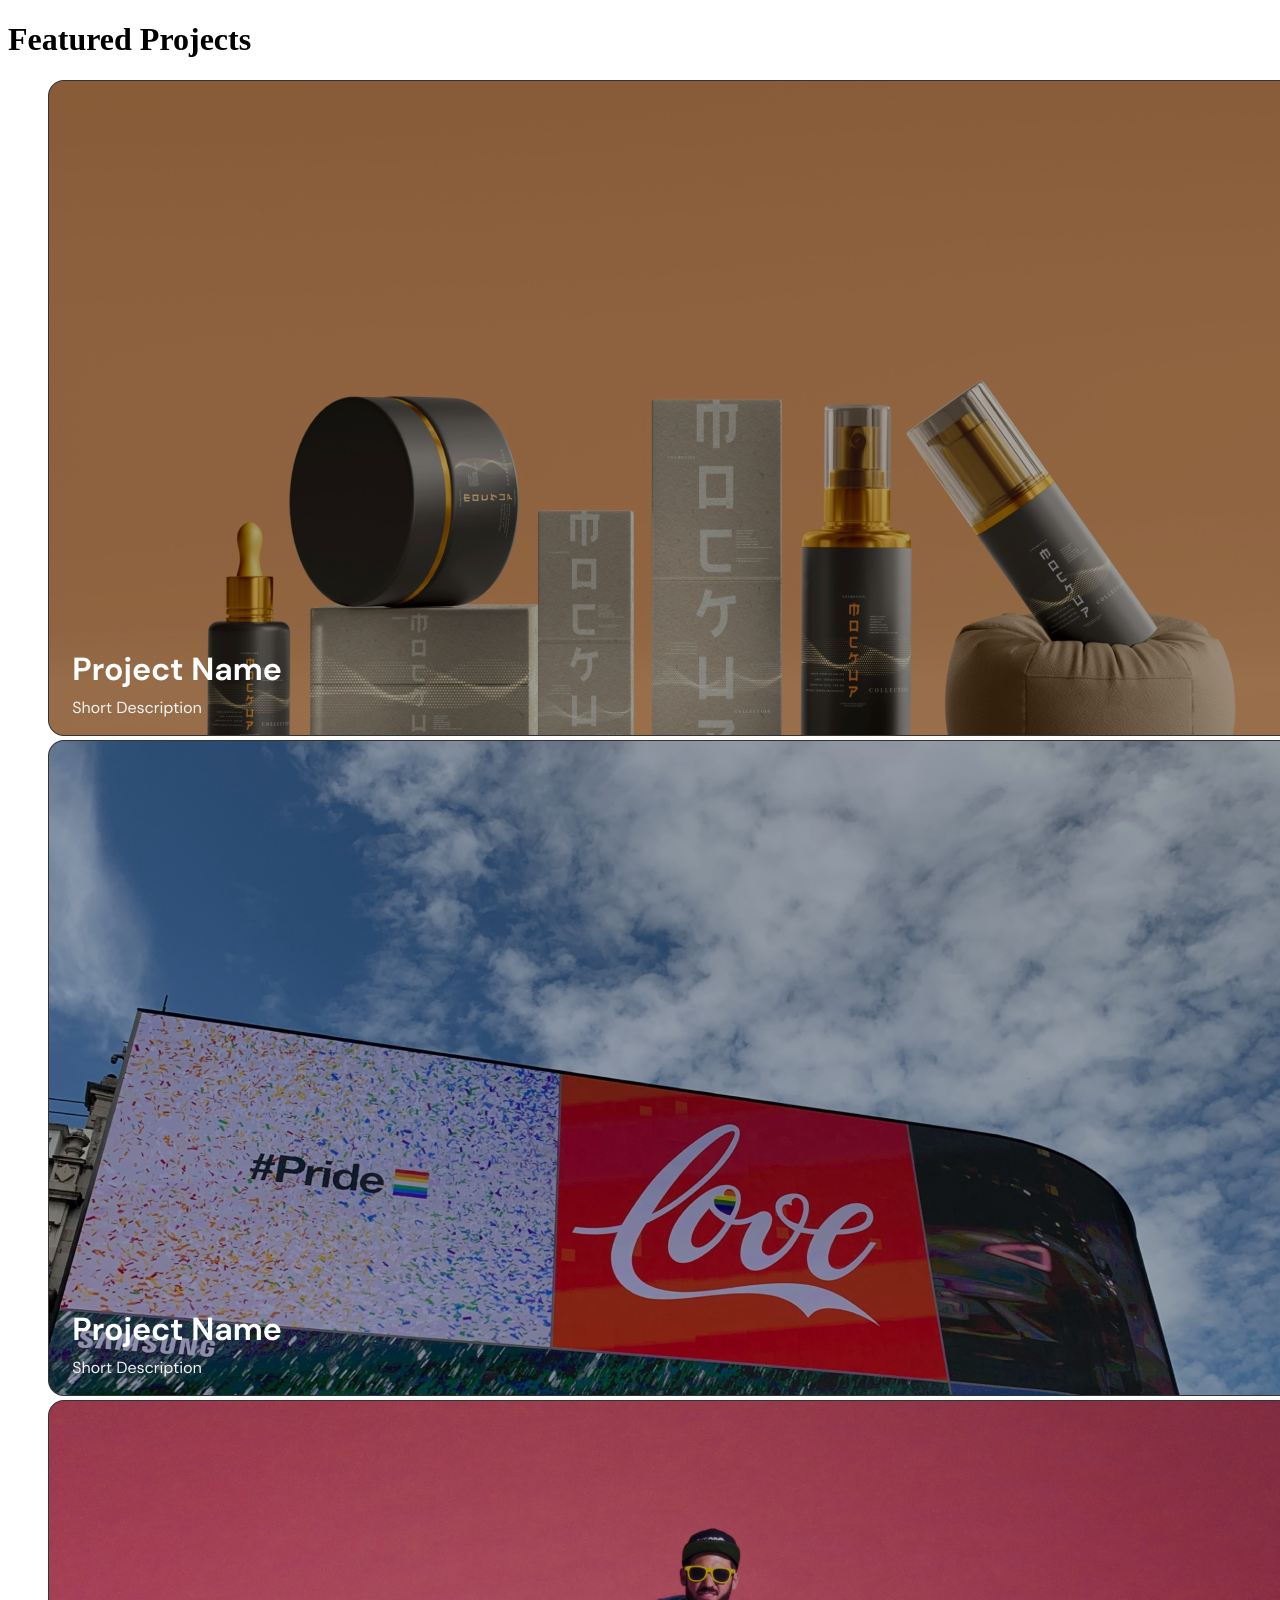
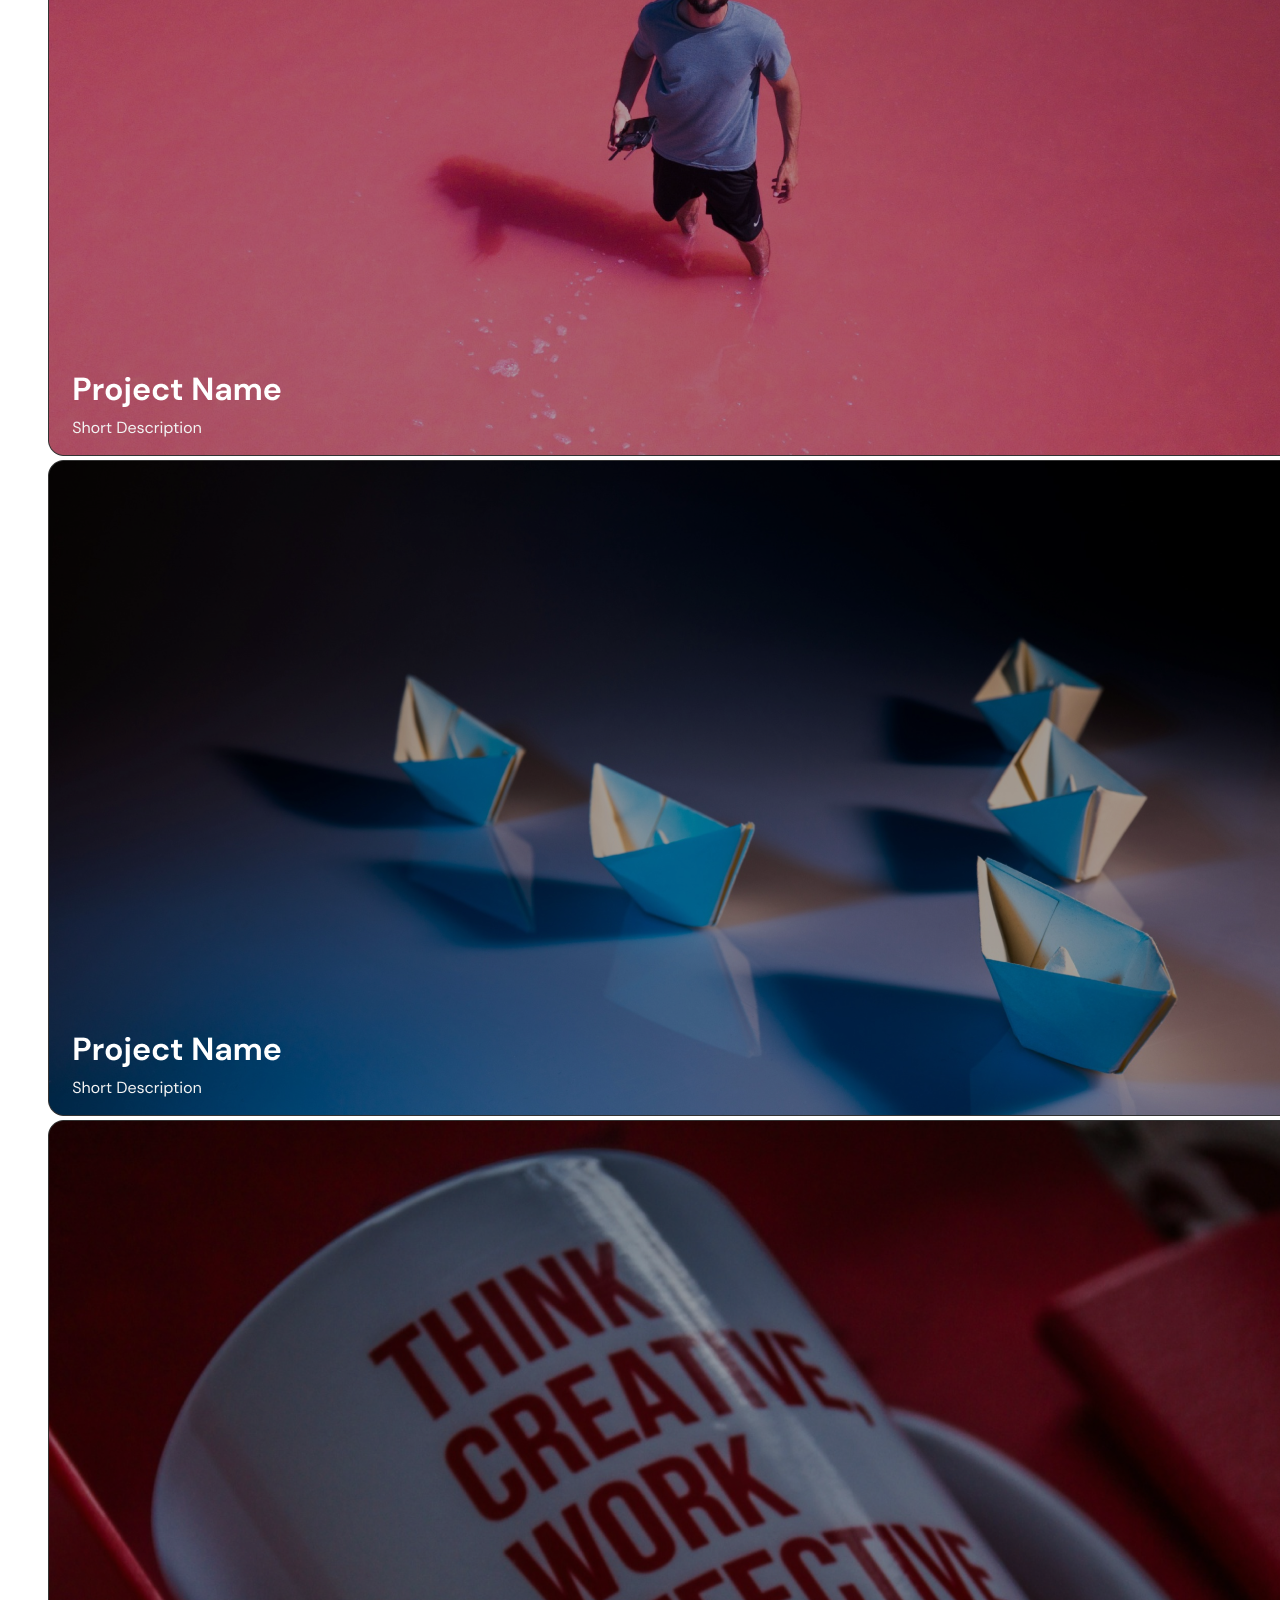
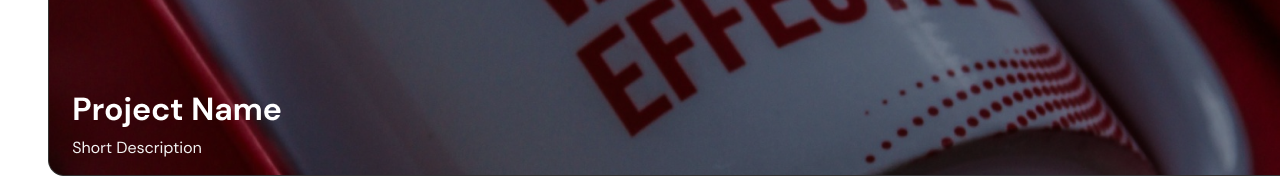
==== commit 7c0aff43: "Add files via upload" ====
--- a/index.html
+++ b/index.html
@@ -3,287 +3,19 @@
 <head>
     <meta charset="UTF-8">
     <meta name="viewport" content="width=device-width, initial-scale=1.0">
-    <!--название сайта-->
     <title>Volux</title>
-    <!--подключение шрифта DM Sans-->
     <link rel="preconnect" href="https://fonts.googleapis.com">
     <link rel="preconnect" href="https://fonts.gstatic.com" crossorigin>
     <link href="https://fonts.googleapis.com/css2?family=DM+Sans:ital,opsz,wght@0,9..40,100..1000;1,9..40,100..1000&display=swap" rel="stylesheet">
-    <!--подключение CSS файла-->
-    <link rel="stylesheet" href="./css/main.css">
 </head>
 <body>
-   <header class="header">
-        <!--контейнер для логотипа-->
-        <article class="header_logo">
-        <!--логотип-->
-        <img src="./img/Navbar/logo.png" alt="logotype">
-        </article>
-        <!--меню навигации по сайту-->
-        <nav class="header_navigation">
-            <!--гиперссылки для навигации-->
-            <a href="#"><h4>Home Page</h4></a>
-            <a href="#"><h4>About us</h4></a>
-            <a href="#"><h4>Projects</h4></a>
-            <a href="#"><h4>Careers</h4></a>
-            <a href="#"><h4>Blog</h4></a>
-            <a href="#"><img src="/img/Navbar/Button.png" alt="button"></a>
-        </nav>
-    </header> 
-    <section class="mainsite">
-        <!--контейнер для текста основной части первого слайда-->
-        <div class="mainsite_text">
-            <!--используется h1 для обозначения заголовка-->
-            <h1 class="mainsite_text_1">Medium length hero headline goes here</h1>
-            <!--h4 для основного текста-->
-            <h4 class="mainsite_text_2">Lorem ipsum dolor sit amet, consectetur adipiscing elit. Suspendisse varius eros elementum 
-                tristique. Duis cursus, mi quis viverra ornare, eros dolor interdum nulla,<br>ut commodo diam libero vitae erat.</h4>
-        </div>
-        <!--png на главной странице-->
-        <div class="mainsite_img">
-            <img src="./img/Header/header1.png" alt="1" class="mainsite_img_1">
-            <img src="./img/Header/header2.png" alt="2" class="mainsite_img_2">
-            <img src="./img/Header/header3.png" alt="3" class="mainsite_img_1">
-            <img src="./img/Header/header4.png" alt="4" class="mainsite_img_2">
-            <img src="./img/Header/header5.png" alt="5" class="mainsite_img_1">
-        </div>
-    </section>
-
-
-
-    <!--секция для текста "about us"-->
-    <section class="secondsite_up">
-        <div>
-        <img src="./img/Layout/box.png" alt="box">
-        <h3 class="secondsite_up_high">Medium length section</h3>
-        <h4 class="secondsite_up_lower">Lorem ipsum dolor sit amet, consectetur adipiscing elit. Suspendisse varius enim in eros elementum tristique.</h4>
-        </div>
-        <div>
-        <img src="./img/Layout/box.png" alt="box">
-        <h3 class="secondsite_up_high">Medium length section</h3>
-        <h4 class="secondsite_up_lower">Lorem ipsum dolor sit amet, consectetur adipiscing elit. Suspendisse varius enim in eros elementum tristique.</h4>
-        </div>
-        <div>
-        <img src="./img/Layout/box.png" alt="box">
-        <h3 class="secondsite_up_high">Medium length section</h3>
-        <h4 class="secondsite_up_lower">Lorem ipsum dolor sit amet, consectetur adipiscing elit. Suspendisse varius enim in eros elementum tristique.</h4>
-        </div>
-    </section>
-    <section class="secondsite_down">
-        <h2 class="secondsite_down_1">Long heading is what you see here in this feature section</h2>
-        <h4 class="secondsite_down_2">Lorem ipsum dolor sit amet, consectetur adipiscing elit. Suspendisse varius enim in eros elementum tristique. Duis cursus, mi quis viverra ornare, eros dolor interdum nulla, ut commodo diam libero vitae erat. Suspendisse varius enim in eros elementum tristique. Duis cursus, mi quis viverra ornare, eros dolor interdum nulla.</h4>
-    </section>
-
-    <section class="third">
-            <!--заголовок-->
-        <header class="head">
-            <h1 class="head_title">Featured Projects</h1>
-        </header>
-        <!--основная часть-->
-        <article class="img_list">
-            <section class="cart">
-                <img class="cart_img" src="./img/photo_1.png" alt="img_1">
-                <div class="section_text_1">
-                    <h2>Project Name</h2>
-                    <p>Short Description</p>
-                </div>
-            </section>
-            <section class="cart">
-                <img class="cart_img" src="./img/photo_2.png" alt="img=2">
-                <div class="section_text_2">
-                    <h2>Project Name</h2>
-                    <p>Short Description</p>
-                </div>
-            </section>
-            <section class="cart">
-                <img class="cart_img" src="./img/photo_3.png" alt="img=3">
-                <div class="section_text_3">
-                    <h2>Project Name</h2>
-                    <p>Short Description</p>
-                </div>
-            </section>
-            <section class="cart">
-                <img class="cart_img" src="./img/photo_4.png" alt="img=4">
-                <div class="section_text_4">
-                    <h2>Project Name</h2>
-                    <p>Short Description</p>
-                </div>
-            </section>
-            <section class="cart">
-                <img class="cart_img" src="./img/photo_5.png" alt="img=5">
-                <div class="section_text_5">
-                    <h2>Project Name</h2>
-                    <p>Short Description</p>
-                </div>
-            </section>
-        </article>
-    </section>
-
-    <section class="careers">
-        <!--навигация по вкладкам на слайде "careers"-->
-        <nav class="careers_navigation">
-            <a href="#vkladka_1"><img src="./img/Layout/vkladka_gray.png" alt=""></a>
-            <a href="#vkladka_2"><img src="./img/Layout/vkladka_gray.png" alt=""></a>
-            <a href="#vkladka_3"><img src="./img/Layout/vkladka_gray.png" alt=""></a>
-            <a href="#vkladka_4"><img src="./img/Layout/vkladka_gray.png" alt=""></a>
-            <a href="#vkladka_5"><img src="./img/Layout/vkladka_gray.png" alt=""></a>
-        </nav>
-        <!--секция для первой вкладки-->
-        <section id="vkladka_1" class="careers_vkladka_1">
-            <div class="careers_vkladka_1_img">
-                <img src="./img/Layout/vkladka_1.png" alt="">
-                
-            </div>
-            <!--контейнер для текста на первой вкладки-->
-            <div class="careers_vkladka_1_txt">
-                <img class="careers_vkladka_1_img_2" src="./img/Layout/nazvanie_vkladki.png" alt="">
-                <h2 class="careers_vkladka_1_txt_1">Medium length section<br>heading goes here</h2>
-                <h4 class="careers_vkladka_1_txt_2">Lorem ipsum dolor sit amet, consectetur adipiscing elit.<br> 
-                    Suspendisse varius enim in eros elementum tristique.<br>
-                    Duis cursus, mi quis viverra ornare, eros dolor interdum <br>
-                    nulla, ut commodo diam libero vitae erat.
-                </h4>
-            </div>
-        </section>
-        <!--далее по подобию первой вкладки-->
-        <section id="vkladka_2" class="careers_vkladka_2">
-            <div class="careers_vkladka_2_txt">
-                <img class="careers_vkladka_2_img_2" src="./img/Layout/nazvanie_vkladki.png" alt="">
-                <h2 class="careers_vkladka_2_txt_1">Medium length section<br>heading goes here</h2>
-                <h4 class="careers_vkladka_2_txt_2">Lorem ipsum dolor sit amet, consectetur adipiscing elit.<br> 
-                    Suspendisse varius enim in eros elementum tristique.<br>
-                    Duis cursus, mi quis viverra ornare, eros dolor interdum <br>
-                    nulla, ut commodo diam libero vitae erat.
-                </h4>
-            </div>
-            <div class="careers_vkladka_2_img">
-                <img src="./img/Layout/vkladka_2.png" alt="">
-            </div>
-        </section>
-        <section id="vkladka_3" class="careers_vkladka_3">
-            <div class="careers_vkladka_3_img">
-                <img src="./img/Layout/vkladka_3.png" alt="">
-                
-            </div>
-            <div class="careers_vkladka_3_txt">
-                <img class="careers_vkladka_3_img_2" src="./img/Layout/nazvanie_vkladki.png" alt="">
-                <h2 class="careers_vkladka_3_txt_1">Medium length section<br>heading goes here</h2>
-                <h4 class="careers_vkladka_3_txt_2">Lorem ipsum dolor sit amet, consectetur adipiscing elit.<br> 
-                    Suspendisse varius enim in eros elementum tristique.<br>
-                    Duis cursus, mi quis viverra ornare, eros dolor interdum <br>
-                    nulla, ut commodo diam libero vitae erat.
-                </h4>
-            </div>
-        </section>
-        <section id="vkladka_4" class="careers_vkladka_4">
-            <div class="careers_vkladka_4_txt">
-                <img class="careers_vkladka_4_img_2" src="./img/Layout/nazvanie_vkladki.png" alt="">
-                <h2 class="careers_vkladka_4_txt_1">Medium length section<br>heading goes here</h2>
-                <h4 class="careers_vkladka_4_txt_2">Lorem ipsum dolor sit amet, consectetur adipiscing elit.<br> 
-                    Suspendisse varius enim in eros elementum tristique.<br>
-                    Duis cursus, mi quis viverra ornare, eros dolor interdum <br>
-                    nulla, ut commodo diam libero vitae erat.
-                </h4>
-            </div>
-            <div class="careers_vkladka_4_img">
-                <img src="./img/Layout/vkladka_4.png" alt="">
-            </div>
-        </section>
-        <section id="vkladka_5" class="careers_vkladka_5">
-            <div class="careers_vkladka_5_img">
-                <img src="./img/Layout/vkladka_5.png" alt="">
-                
-            </div>
-            <div class="careers_vkladka_5_txt">
-                <img class="careers_vkladka_5_img_2" src="/img/Layout/nazvanie_vkladki.png" alt="">
-                <h2 class="careers_vkladka_5_txt_1">Medium length section<br>heading goes here</h2>
-                <h4 class="careers_vkladka_5_txt_2">Lorem ipsum dolor sit amet, consectetur adipiscing elit.<br> 
-                    Suspendisse varius enim in eros elementum tristique.<br>
-                    Duis cursus, mi quis viverra ornare, eros dolor interdum <br>
-                    nulla, ut commodo diam libero vitae erat.
-                </h4>
-            </div>
-        </section>
-    </section>
-
-    <footer>
-        <!--основная информация подвала-->
-        <div class="footer_content">
-            <div class="footer_main">
-                <h1 class="footer_main_h">Medium length heading goes here.</h1>
-                <div class="section_list">
-                    <section class="medium_section_1">
-                        <img src="./img/Vector.png" alt="vector">
-                        <h2>Medium length section</h2>
-                        <p>Lorem ipsum dolor sit amet, consectetur adipiscing elit. Suspendisse varius enim in</p>
-                    </section>
-                    <section class="medium_section_2">
-                        <img src="./img/Vector.png" alt="vector">
-                        <h2>Medium length section</h2>
-                        <p>Lorem ipsum dolor sit amet, consectetur adipiscing elit. Suspendisse varius enim in</p>
-                    </section>
-                    <section class="medium_section_3">
-                        <img src="./img/Vector.png" alt="vector">
-                        <h2>Medium length section</h2>
-                        <p>Lorem ipsum dolor sit amet, consectetur adipiscing elit. Suspendisse varius enim in</p>
-                    </section>
-                    <section class="medium_section_4">
-                        <img src="./img/Vector.png" alt="vector">
-                        <h2>Medium length section</h2>
-                        <p>Lorem ipsum dolor sit amet, consectetur adipiscing elit. Suspendisse varius enim in</p>
-                    </section>
-                </div>
-            </div>
-        <!--контактная информация-->
-            <div class="footer_bottom">
-                <div class="footer_bottom_main">
-                    <div class="footer_bottom_1">
-                        <img src="./img/logo.png" alt="">
-                        <div class="info">
-                            <ul class="info_list_1">
-                                <p>Address:</p>
-                                <p>Level 1, 124 Education Figma Sreet</p>
-                            </ul>
-                            <ul class="info_list_2">
-                                <p>Contact:</p>
-                                <p>1234 567 9890</p>
-                                <p>Joyoluzzz@gmail.com</p>
-                            </ul>
-                        </div>
-                        <div class="logo_list">
-                            <img src="./img/facebook.png" alt="facebook_logo">
-                            <img src="./img/instagram.png" alt="instagram_logo">
-                            <img src="./img/twitter.png" alt="twitter_logo">
-                            <img src="./img/in.png" alt="in_logo">
-                        </div>
-                    </div>
-                    <!--навигация-->
-                    <nav class="nav_menu">
-                        <ul class="nav_menu_1">
-                            <a href="#">Home Page</a>
-                            <a href="#">About us</a>
-                            <a href="#">Project Page</a>
-                            <a href="#">project page single</a>
-                        </ul>
-                        <ul class="nav_menu_2">
-                            <a href="#">Contact us Page</a>
-                            <a href="#">Careers Page</a>
-                            <a href="#">Blog Page</a>
-                            <a href="#">Block Page single</a>
-                        </ul>
-                    </nav>
-                </div>
-                <img src="./img/line.png" alt="line">
-                <!--доп. информация-->
-                <div class="meta">
-                    <p class="corporation">© 2023 Joou Designs, All rights reserved.</p>
-                    <a class="privacy_policy" href="#">Privacy Policy</a>
-                    <a class="terms_of_sirvice" href="#">Terms of Service</a>
-                </div>
-            </div>
-        </div>
-    </footer>
+    <h1>Featured Projects</h1>
+    <ol>
+        <img src="./img/carousel1.png" alt="Project Name">
+        <img src="./img/carousel2.png" alt="Project Name">
+        <img src="./img/carousel3.png" alt="Project Name">
+        <img src="./img/carousel4.png" alt="Project Name">
+        <img src="./img/carousel5.png" alt="Project Name">
+    </ol>
 </body>
-
-</html>
-
+</html>
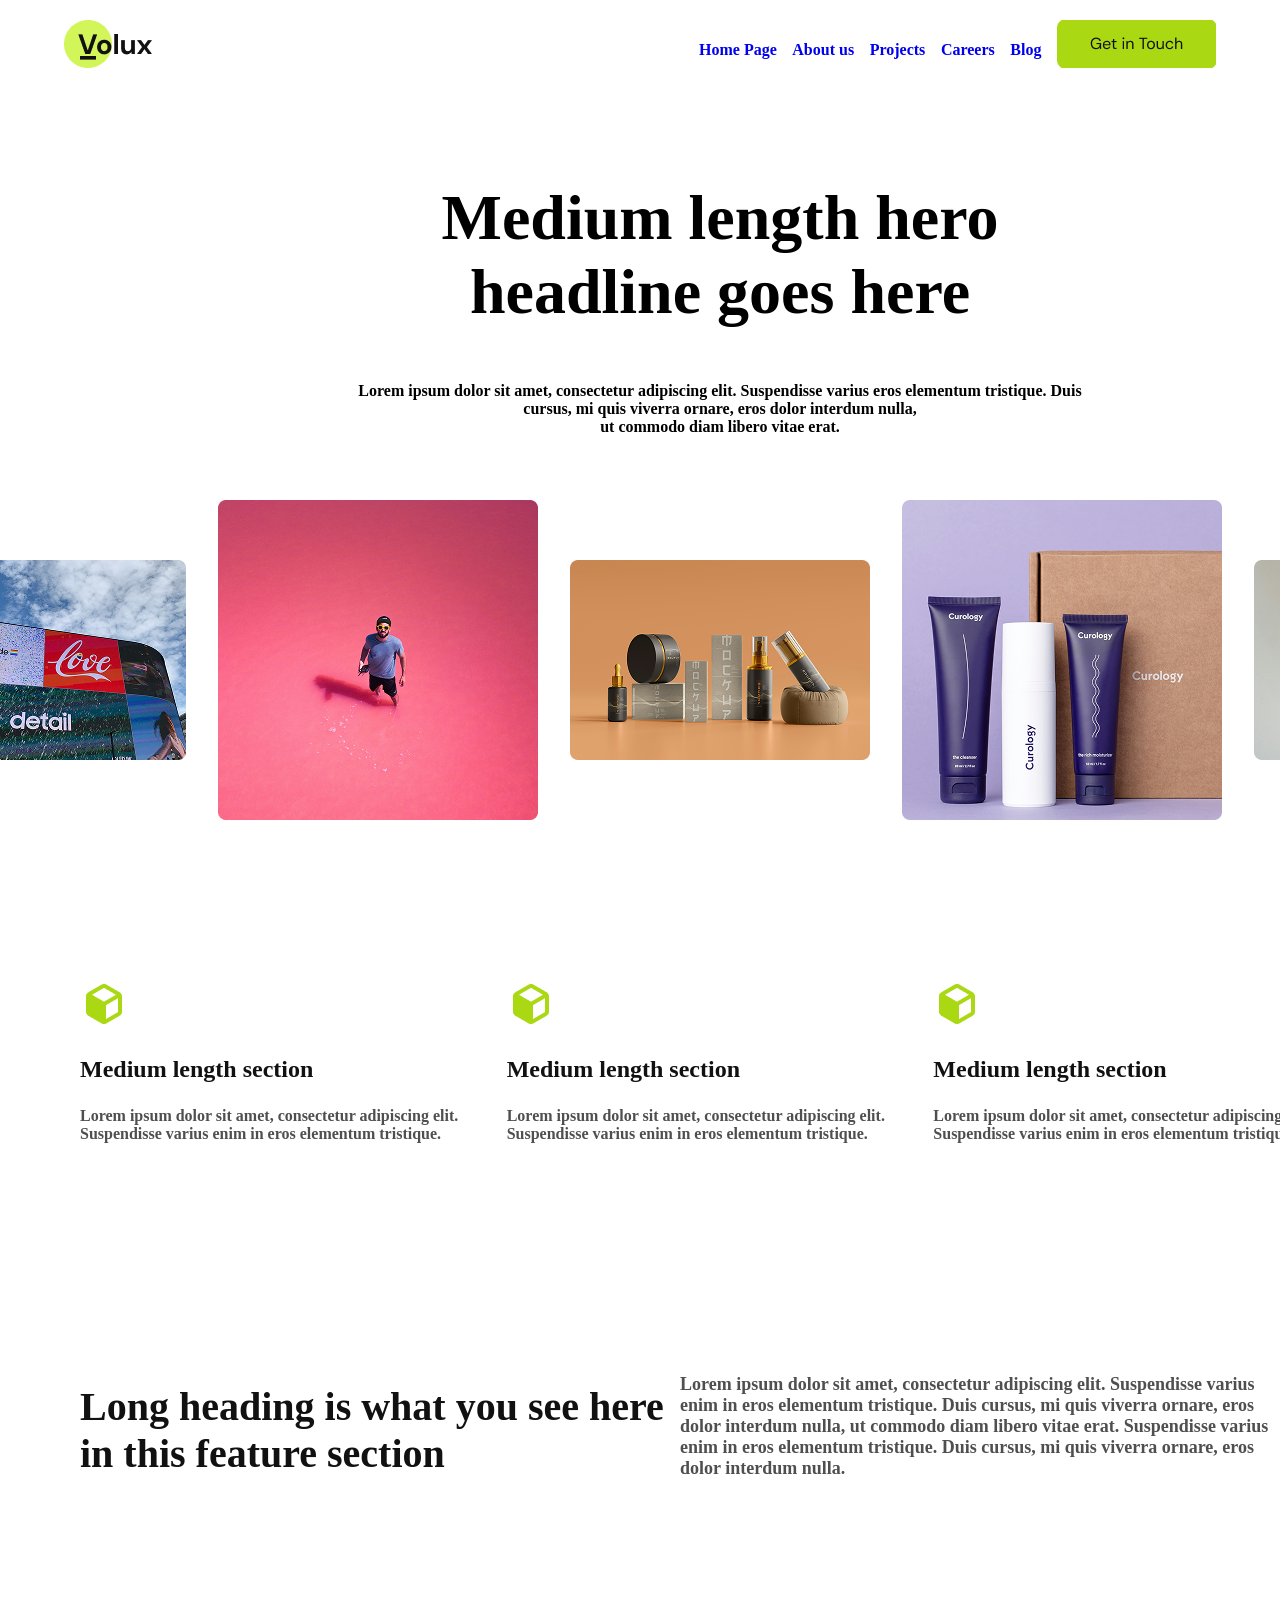
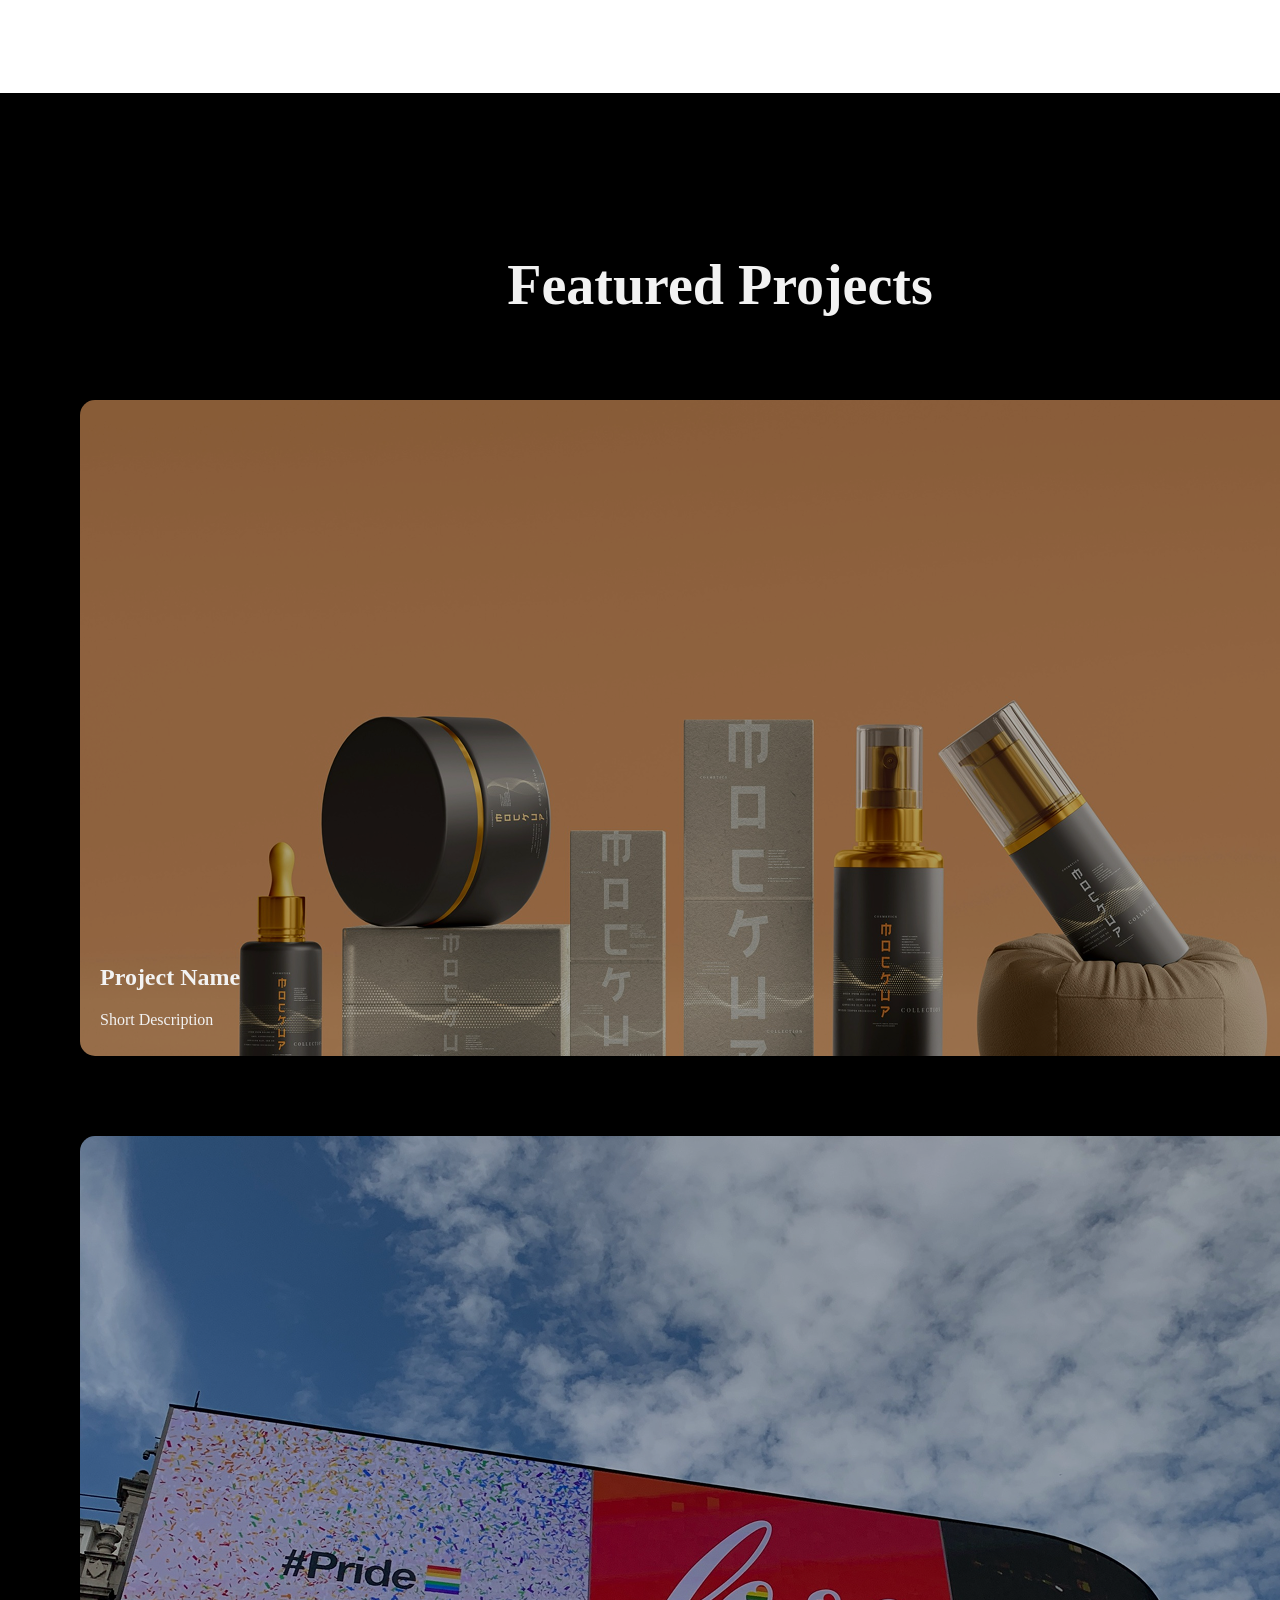
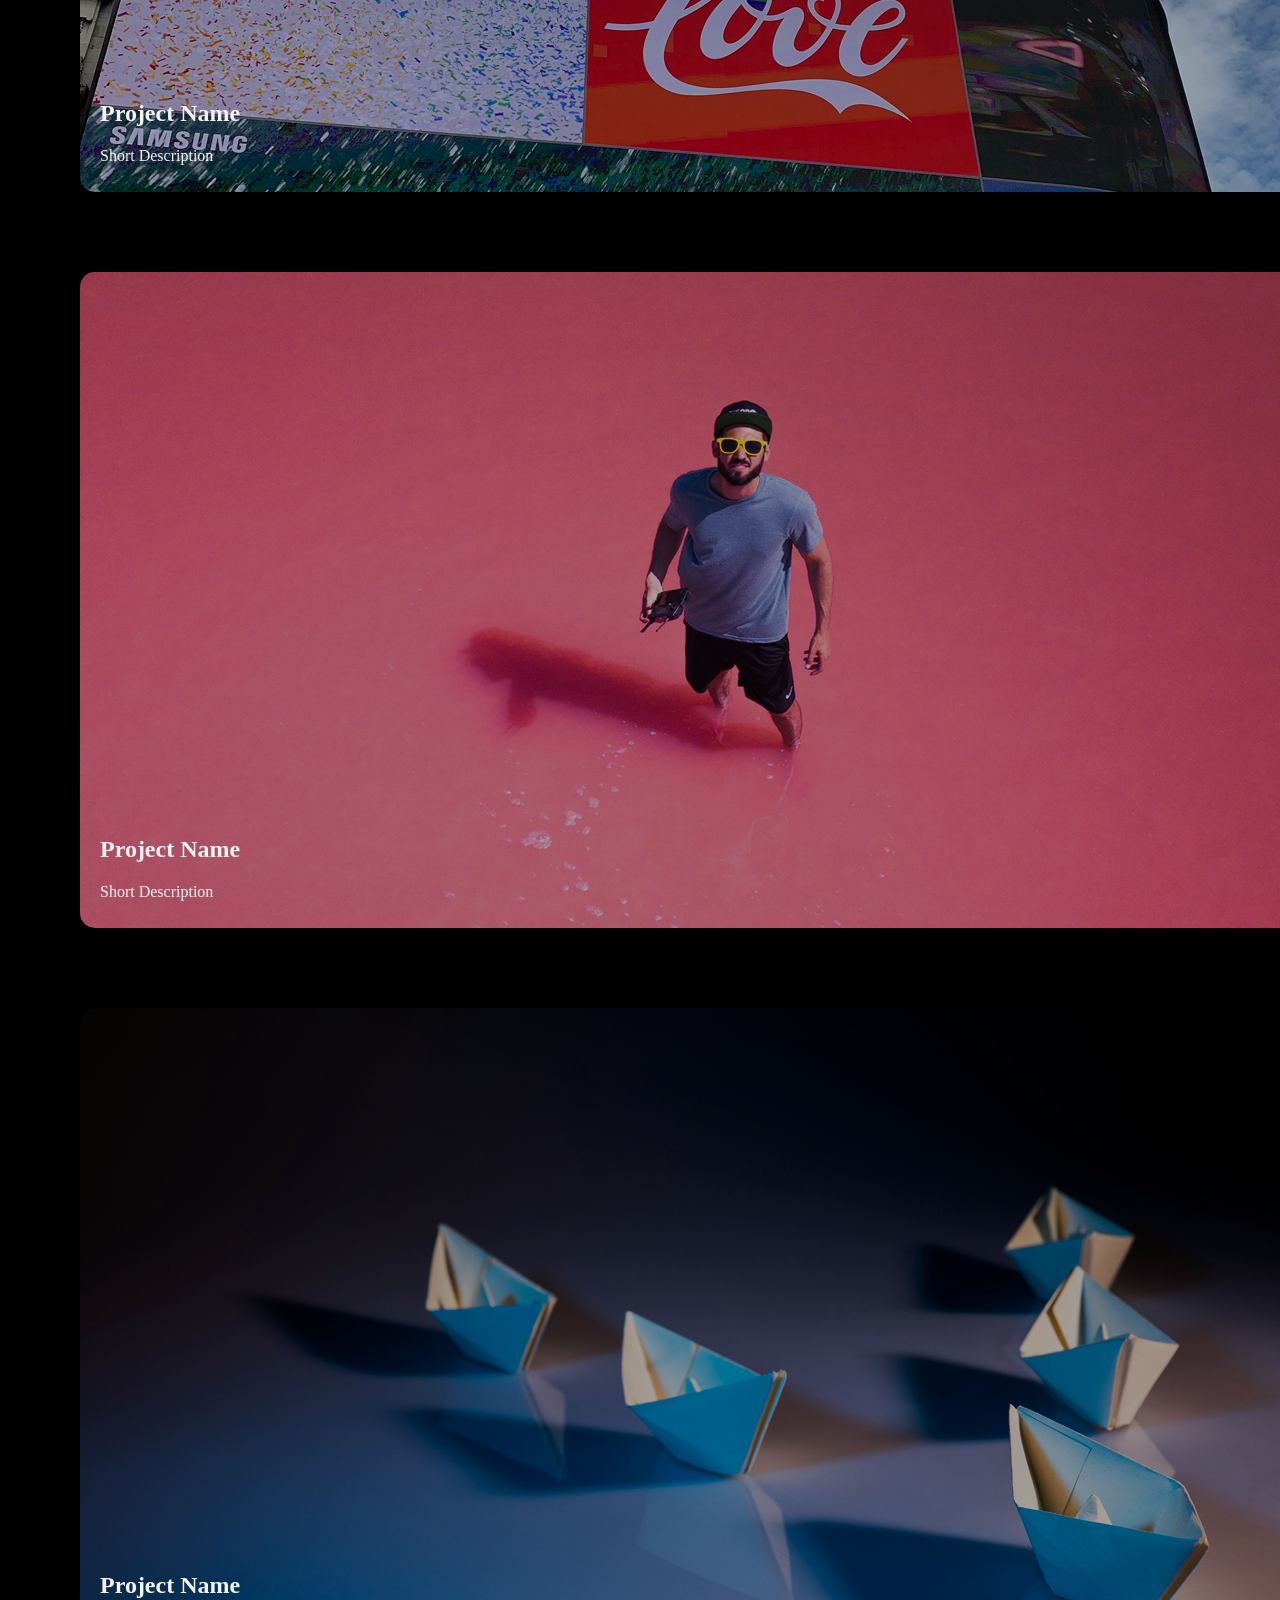
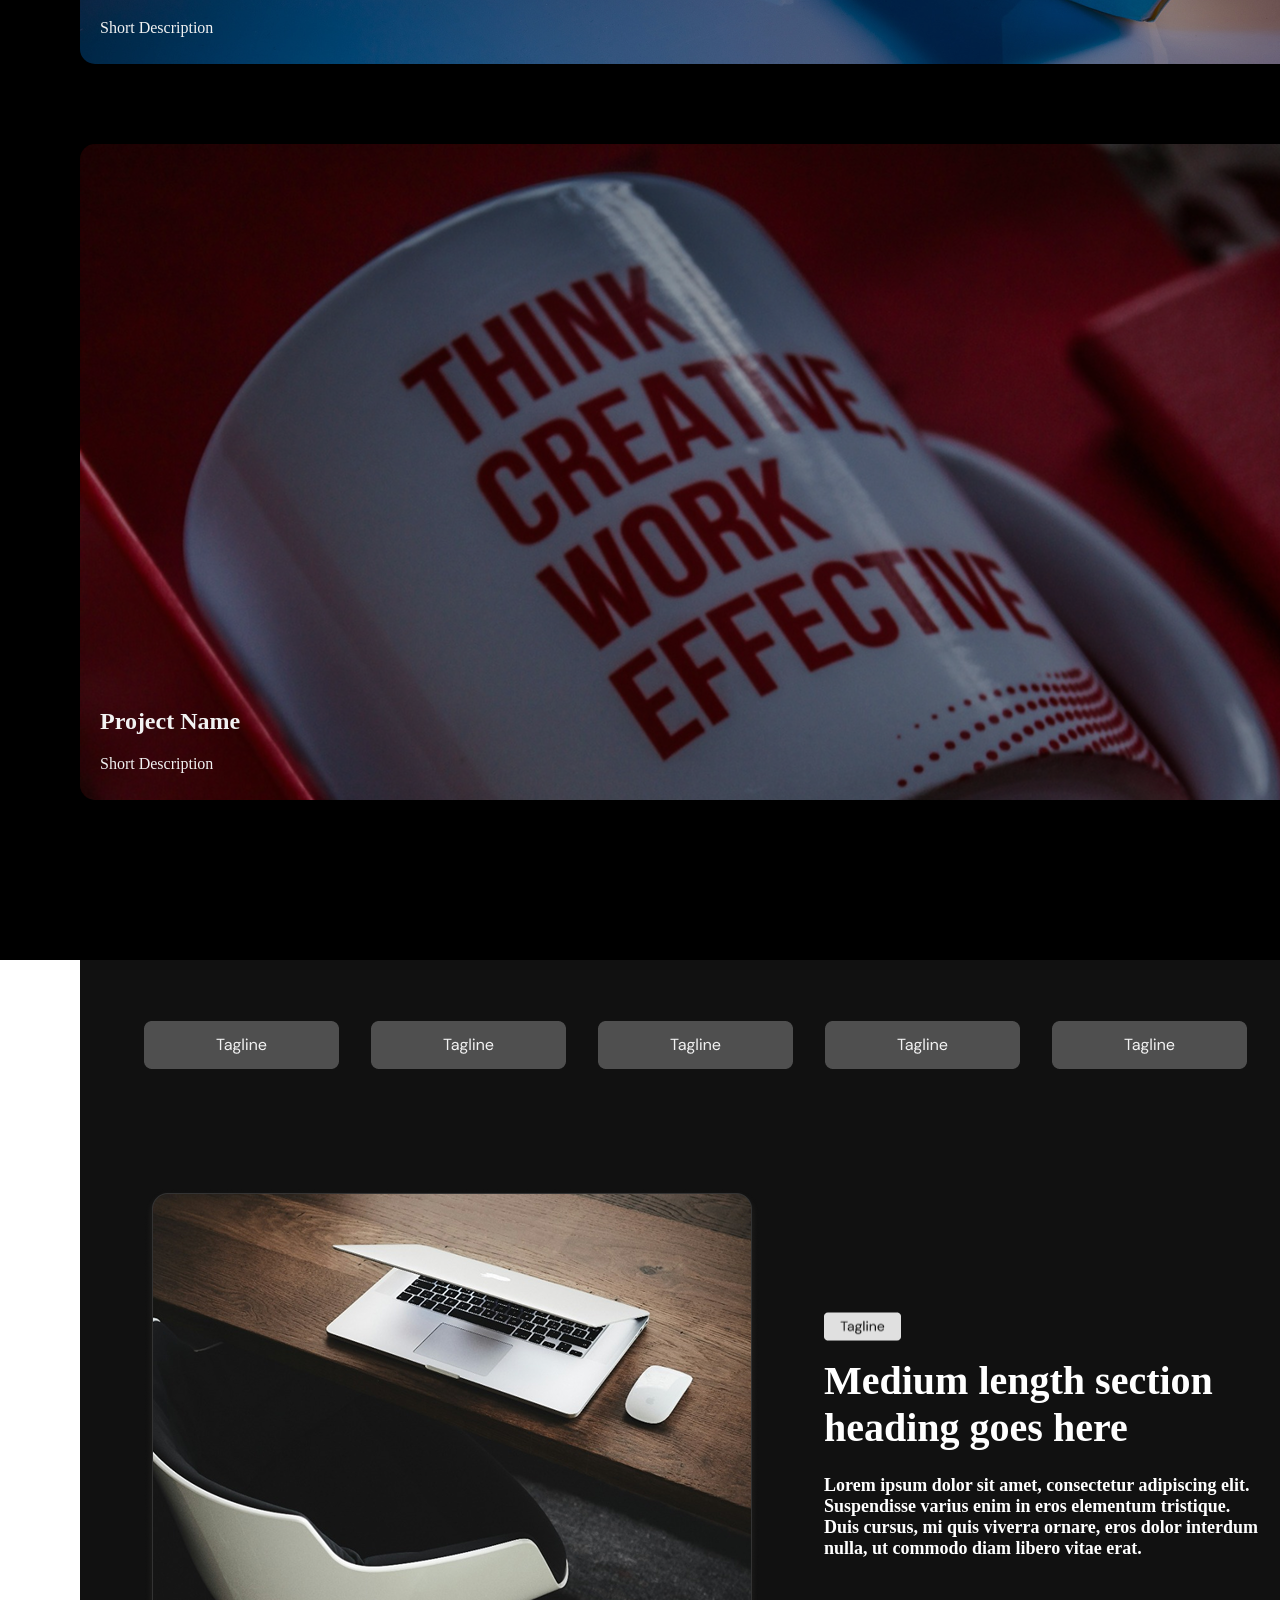
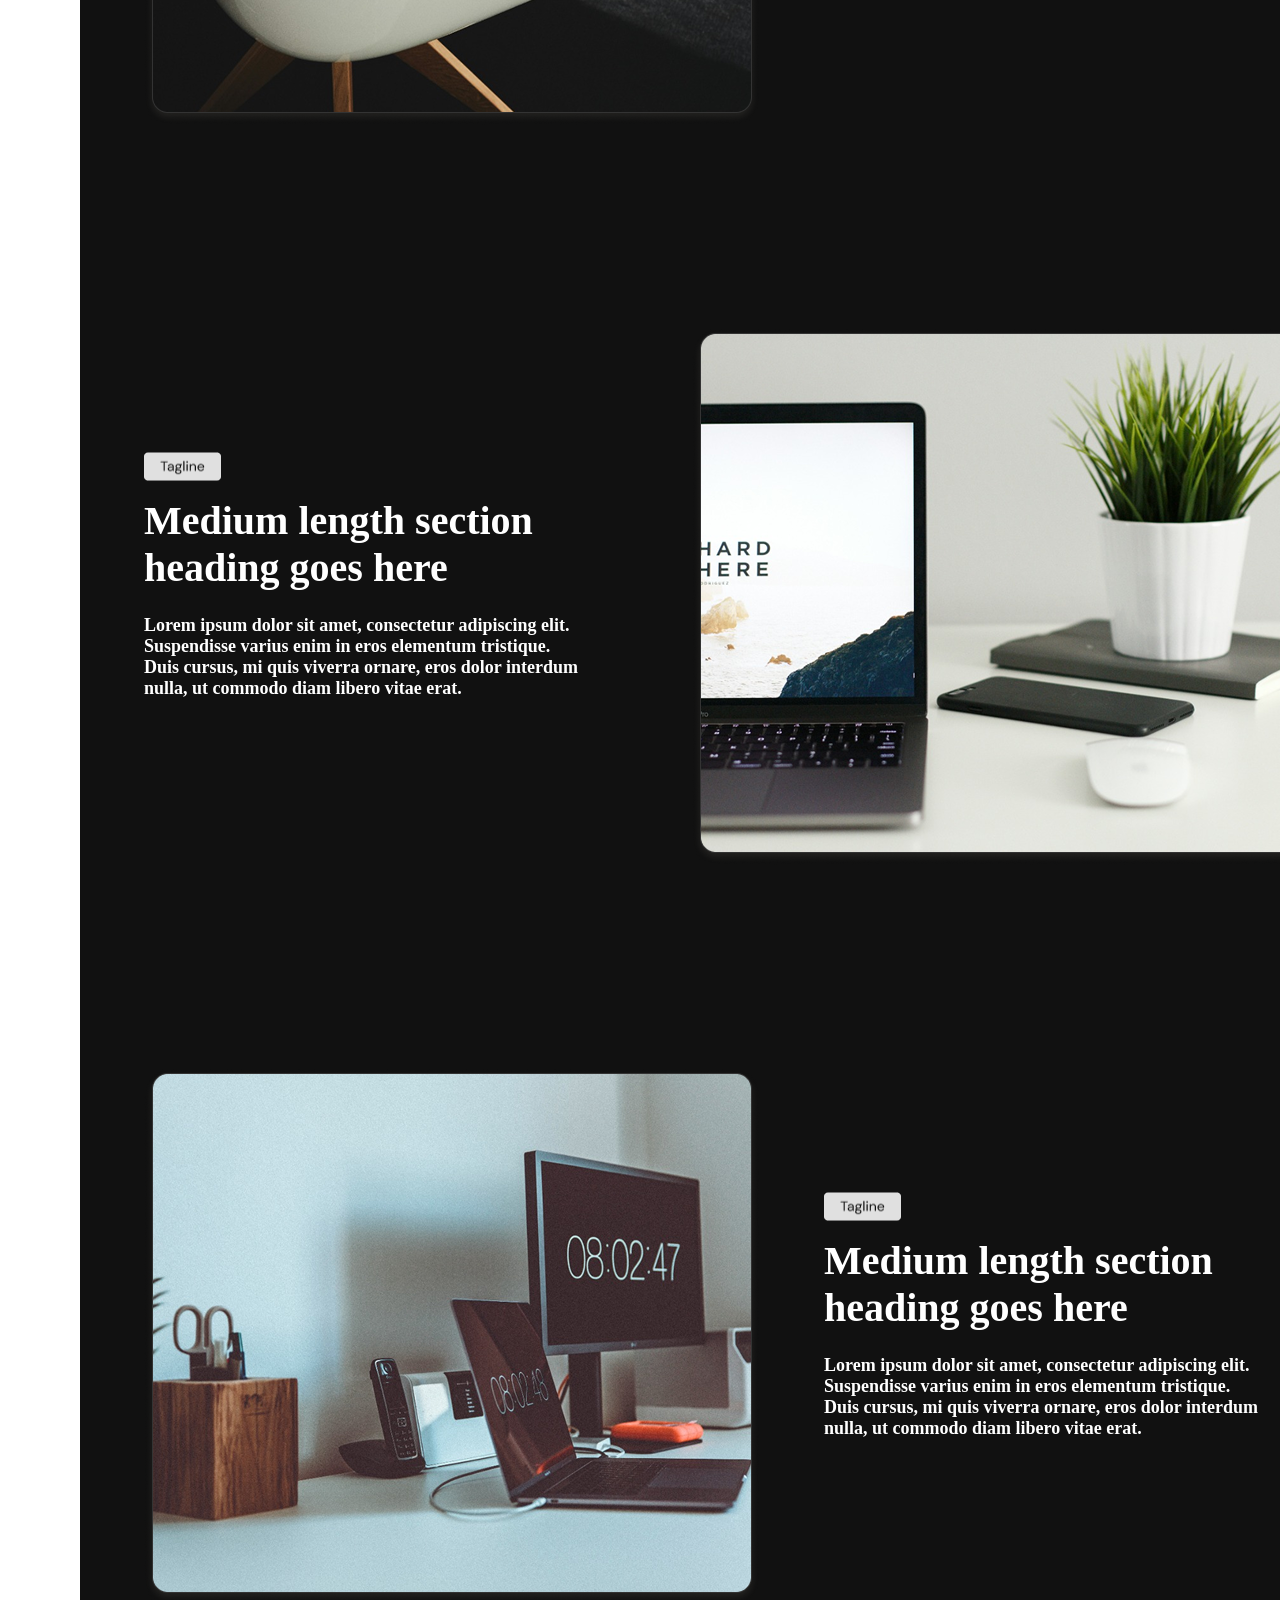
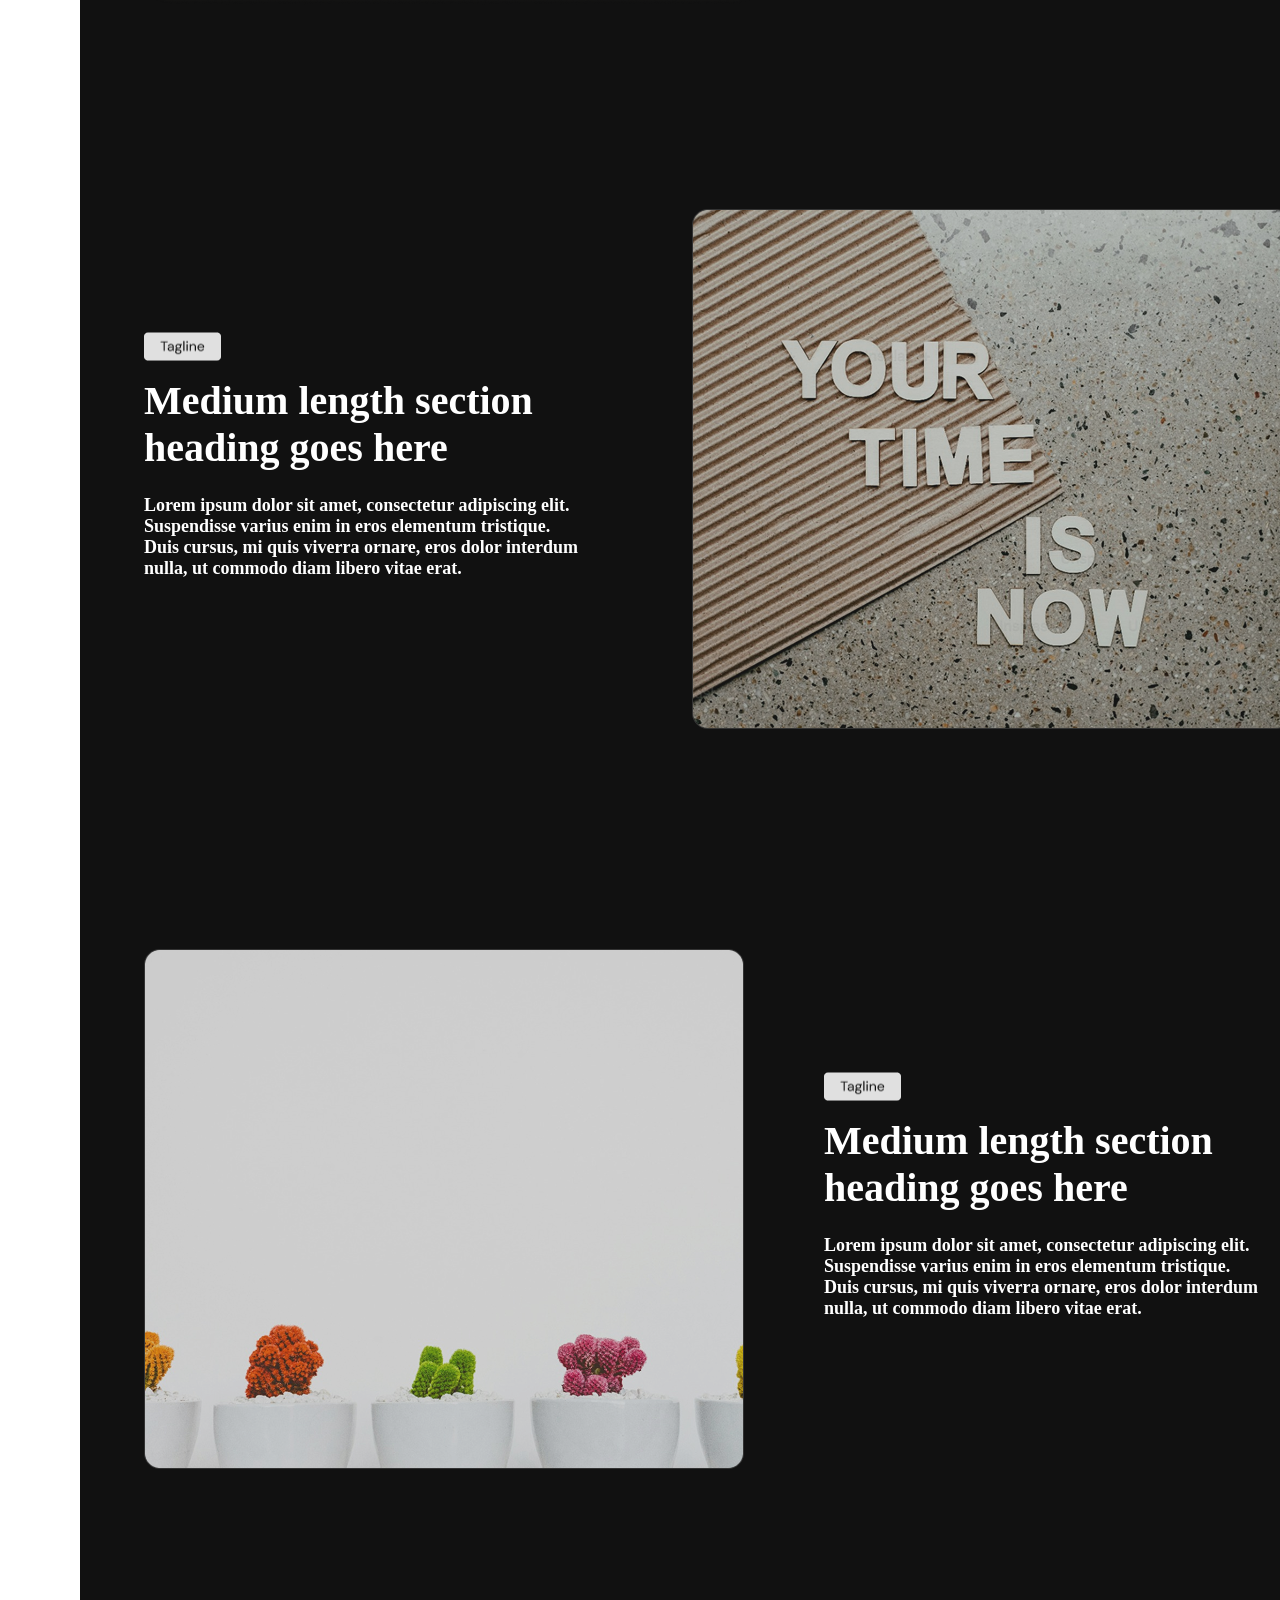
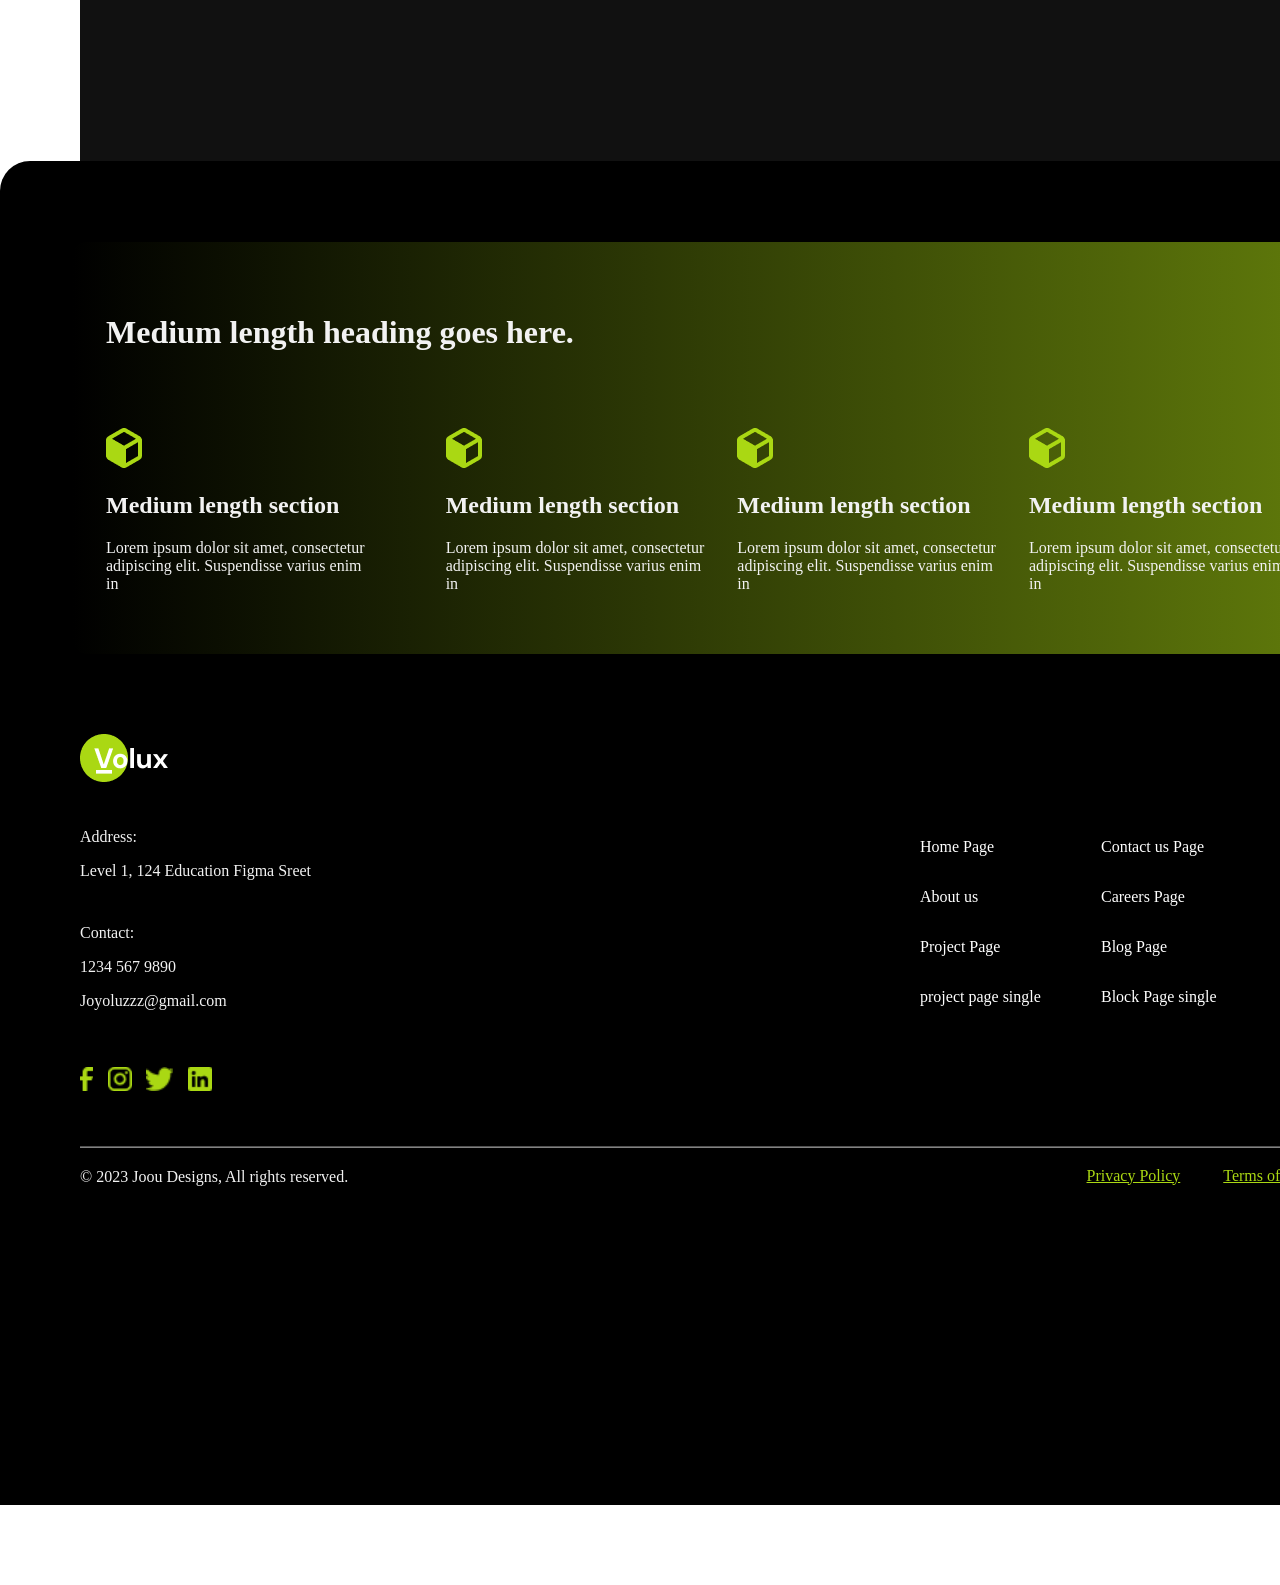
==== commit e2c5a424: "Update and rename index (2).html to index.html" ====
--- a/index.html
+++ b/index.html
@@ -3,19 +3,292 @@
 <head>
     <meta charset="UTF-8">
     <meta name="viewport" content="width=device-width, initial-scale=1.0">
+    <!--название сайта-->
     <title>Volux</title>
+    <!--подключение шрифта DM Sans-->
     <link rel="preconnect" href="https://fonts.googleapis.com">
     <link rel="preconnect" href="https://fonts.gstatic.com" crossorigin>
     <link href="https://fonts.googleapis.com/css2?family=DM+Sans:ital,opsz,wght@0,9..40,100..1000;1,9..40,100..1000&display=swap" rel="stylesheet">
+    <!--подключение CSS файла-->
+    <link rel="stylesheet" href="./css/main.css">
 </head>
 <body>
-    <h1>Featured Projects</h1>
-    <ol>
-        <img src="./img/carousel1.png" alt="Project Name">
-        <img src="./img/carousel2.png" alt="Project Name">
-        <img src="./img/carousel3.png" alt="Project Name">
-        <img src="./img/carousel4.png" alt="Project Name">
-        <img src="./img/carousel5.png" alt="Project Name">
-    </ol>
+    <script>function setZoomLevel(level) {  
+    document.body.style.transform = `scale(${level})`;  
+    document.body.style.transformOrigin = '0 0';  
+    }  
+    </script>
+   <header class="header">
+        <!--контейнер для логотипа-->
+        <article class="header_logo">
+        <!--логотип-->
+        <img src="./img/Navbar/logo.png" alt="logotype">
+        </article>
+        <!--меню навигации по сайту-->
+        <nav class="header_navigation">
+            <!--гиперссылки для навигации-->
+            <a href="#"><h4>Home Page</h4></a>
+            <a href="#"><h4>About us</h4></a>
+            <a href="#"><h4>Projects</h4></a>
+            <a href="#"><h4>Careers</h4></a>
+            <a href="#"><h4>Blog</h4></a>
+            <a href="#"><img src="./img/Navbar/Button.png" alt="button"></a>
+        </nav>
+    </header> 
+    <section class="mainsite">
+        <!--контейнер для текста основной части первого слайда-->
+        <div class="mainsite_text">
+            <!--используется h1 для обозначения заголовка-->
+            <h1 class="mainsite_text_1">Medium length hero headline goes here</h1>
+            <!--h4 для основного текста-->
+            <h4 class="mainsite_text_2">Lorem ipsum dolor sit amet, consectetur adipiscing elit. Suspendisse varius eros elementum 
+                tristique. Duis cursus, mi quis viverra ornare, eros dolor interdum nulla,<br>ut commodo diam libero vitae erat.</h4>
+        </div>
+        <!--png на главной странице-->
+        <div class="mainsite_img">
+            <img src="./img/Header/header1.png" alt="1" class="mainsite_img_1">
+            <img src="./img/Header/header2.png" alt="2" class="mainsite_img_2">
+            <img src="./img/Header/header3.png" alt="3" class="mainsite_img_1">
+            <img src="./img/Header/header4.png" alt="4" class="mainsite_img_2">
+            <img src="./img/Header/header5.png" alt="5" class="mainsite_img_1">
+        </div>
+    </section>
+
+
+
+    <!--секция для текста "about us"-->
+    <section class="secondsite_up">
+        <div>
+        <img src="./img/Layout/box.png" alt="box">
+        <h3 class="secondsite_up_high">Medium length section</h3>
+        <h4 class="secondsite_up_lower">Lorem ipsum dolor sit amet, consectetur adipiscing elit. Suspendisse varius enim in eros elementum tristique.</h4>
+        </div>
+        <div>
+        <img src="./img/Layout/box.png" alt="box">
+        <h3 class="secondsite_up_high">Medium length section</h3>
+        <h4 class="secondsite_up_lower">Lorem ipsum dolor sit amet, consectetur adipiscing elit. Suspendisse varius enim in eros elementum tristique.</h4>
+        </div>
+        <div>
+        <img src="./img/Layout/box.png" alt="box">
+        <h3 class="secondsite_up_high">Medium length section</h3>
+        <h4 class="secondsite_up_lower">Lorem ipsum dolor sit amet, consectetur adipiscing elit. Suspendisse varius enim in eros elementum tristique.</h4>
+        </div>
+    </section>
+    <section class="secondsite_down">
+        <h2 class="secondsite_down_1">Long heading is what you see here in this feature section</h2>
+        <h4 class="secondsite_down_2">Lorem ipsum dolor sit amet, consectetur adipiscing elit. Suspendisse varius enim in eros elementum tristique. Duis cursus, mi quis viverra ornare, eros dolor interdum nulla, ut commodo diam libero vitae erat. Suspendisse varius enim in eros elementum tristique. Duis cursus, mi quis viverra ornare, eros dolor interdum nulla.</h4>
+    </section>
+
+    <section class="third">
+            <!--заголовок-->
+        <header class="head">
+            <h1 class="head_title">Featured Projects</h1>
+        </header>
+        <!--основная часть-->
+        <article class="img_list">
+            <section class="cart">
+                <img class="cart_img" src="./img/photo_1.png" alt="img_1">
+                <div class="section_text_1">
+                    <h2>Project Name</h2>
+                    <p>Short Description</p>
+                </div>
+            </section>
+            <section class="cart">
+                <img class="cart_img" src="./img/photo_2.png" alt="img=2">
+                <div class="section_text_2">
+                    <h2>Project Name</h2>
+                    <p>Short Description</p>
+                </div>
+            </section>
+            <section class="cart">
+                <img class="cart_img" src="./img/photo_3.png" alt="img=3">
+                <div class="section_text_3">
+                    <h2>Project Name</h2>
+                    <p>Short Description</p>
+                </div>
+            </section>
+            <section class="cart">
+                <img class="cart_img" src="./img/photo_4.png" alt="img=4">
+                <div class="section_text_4">
+                    <h2>Project Name</h2>
+                    <p>Short Description</p>
+                </div>
+            </section>
+            <section class="cart">
+                <img class="cart_img" src="./img/photo_5.png" alt="img=5">
+                <div class="section_text_5">
+                    <h2>Project Name</h2>
+                    <p>Short Description</p>
+                </div>
+            </section>
+        </article>
+    </section>
+
+    <section class="careers">
+        <!--навигация по вкладкам на слайде "careers"-->
+        <nav class="careers_navigation">
+            <a href="#vkladka_1"><img src="./img/Layout/vkladka_gray.png" alt=""></a>
+            <a href="#vkladka_2"><img src="./img/Layout/vkladka_gray.png" alt=""></a>
+            <a href="#vkladka_3"><img src="./img/Layout/vkladka_gray.png" alt=""></a>
+            <a href="#vkladka_4"><img src="./img/Layout/vkladka_gray.png" alt=""></a>
+            <a href="#vkladka_5"><img src="./img/Layout/vkladka_gray.png" alt=""></a>
+        </nav>
+        <!--секция для первой вкладки-->
+        <section id="vkladka_1" class="careers_vkladka_1">
+            <div class="careers_vkladka_1_img">
+                <img src="./img/Layout/vkladka_1.png" alt="">
+                
+            </div>
+            <!--контейнер для текста на первой вкладки-->
+            <div class="careers_vkladka_1_txt">
+                <img class="careers_vkladka_1_img_2" src="./img/Layout/nazvanie_vkladki.png" alt="">
+                <h2 class="careers_vkladka_1_txt_1">Medium length section<br>heading goes here</h2>
+                <h4 class="careers_vkladka_1_txt_2">Lorem ipsum dolor sit amet, consectetur adipiscing elit.<br> 
+                    Suspendisse varius enim in eros elementum tristique.<br>
+                    Duis cursus, mi quis viverra ornare, eros dolor interdum <br>
+                    nulla, ut commodo diam libero vitae erat.
+                </h4>
+            </div>
+        </section>
+        <!--далее по подобию первой вкладки-->
+        <section id="vkladka_2" class="careers_vkladka_2">
+            <div class="careers_vkladka_2_txt">
+                <img class="careers_vkladka_2_img_2" src="./img/Layout/nazvanie_vkladki.png" alt="">
+                <h2 class="careers_vkladka_2_txt_1">Medium length section<br>heading goes here</h2>
+                <h4 class="careers_vkladka_2_txt_2">Lorem ipsum dolor sit amet, consectetur adipiscing elit.<br> 
+                    Suspendisse varius enim in eros elementum tristique.<br>
+                    Duis cursus, mi quis viverra ornare, eros dolor interdum <br>
+                    nulla, ut commodo diam libero vitae erat.
+                </h4>
+            </div>
+            <div class="careers_vkladka_2_img">
+                <img src="./img/Layout/vkladka_2.png" alt="">
+            </div>
+        </section>
+        <section id="vkladka_3" class="careers_vkladka_3">
+            <div class="careers_vkladka_3_img">
+                <img src="./img/Layout/vkladka_3.png" alt="">
+                
+            </div>
+            <div class="careers_vkladka_3_txt">
+                <img class="careers_vkladka_3_img_2" src="./img/Layout/nazvanie_vkladki.png" alt="">
+                <h2 class="careers_vkladka_3_txt_1">Medium length section<br>heading goes here</h2>
+                <h4 class="careers_vkladka_3_txt_2">Lorem ipsum dolor sit amet, consectetur adipiscing elit.<br> 
+                    Suspendisse varius enim in eros elementum tristique.<br>
+                    Duis cursus, mi quis viverra ornare, eros dolor interdum <br>
+                    nulla, ut commodo diam libero vitae erat.
+                </h4>
+            </div>
+        </section>
+        <section id="vkladka_4" class="careers_vkladka_4">
+            <div class="careers_vkladka_4_txt">
+                <img class="careers_vkladka_4_img_2" src="./img/Layout/nazvanie_vkladki.png" alt="">
+                <h2 class="careers_vkladka_4_txt_1">Medium length section<br>heading goes here</h2>
+                <h4 class="careers_vkladka_4_txt_2">Lorem ipsum dolor sit amet, consectetur adipiscing elit.<br> 
+                    Suspendisse varius enim in eros elementum tristique.<br>
+                    Duis cursus, mi quis viverra ornare, eros dolor interdum <br>
+                    nulla, ut commodo diam libero vitae erat.
+                </h4>
+            </div>
+            <div class="careers_vkladka_4_img">
+                <img src="./img/Layout/vkladka_4.png" alt="">
+            </div>
+        </section>
+        <section id="vkladka_5" class="careers_vkladka_5">
+            <div class="careers_vkladka_5_img">
+                <img src="./img/Layout/vkladka_5.png" alt="">
+                
+            </div>
+            <div class="careers_vkladka_5_txt">
+                <img class="careers_vkladka_5_img_2" src="./img/Layout/nazvanie_vkladki.png" alt="">
+                <h2 class="careers_vkladka_5_txt_1">Medium length section<br>heading goes here</h2>
+                <h4 class="careers_vkladka_5_txt_2">Lorem ipsum dolor sit amet, consectetur adipiscing elit.<br> 
+                    Suspendisse varius enim in eros elementum tristique.<br>
+                    Duis cursus, mi quis viverra ornare, eros dolor interdum <br>
+                    nulla, ut commodo diam libero vitae erat.
+                </h4>
+            </div>
+        </section>
+    </section>
+
+    <footer>
+        <!--основная информация подвала-->
+        <div class="footer_content">
+            <div class="footer_main">
+                <h1 class="footer_main_h">Medium length heading goes here.</h1>
+                <div class="section_list">
+                    <section class="medium_section_1">
+                        <img src="./img/Vector.png" alt="vector">
+                        <h2>Medium length section</h2>
+                        <p>Lorem ipsum dolor sit amet, consectetur adipiscing elit. Suspendisse varius enim in</p>
+                    </section>
+                    <section class="medium_section_2">
+                        <img src="./img/Vector.png" alt="vector">
+                        <h2>Medium length section</h2>
+                        <p>Lorem ipsum dolor sit amet, consectetur adipiscing elit. Suspendisse varius enim in</p>
+                    </section>
+                    <section class="medium_section_3">
+                        <img src="./img/Vector.png" alt="vector">
+                        <h2>Medium length section</h2>
+                        <p>Lorem ipsum dolor sit amet, consectetur adipiscing elit. Suspendisse varius enim in</p>
+                    </section>
+                    <section class="medium_section_4">
+                        <img src="./img/Vector.png" alt="vector">
+                        <h2>Medium length section</h2>
+                        <p>Lorem ipsum dolor sit amet, consectetur adipiscing elit. Suspendisse varius enim in</p>
+                    </section>
+                </div>
+            </div>
+        <!--контактная информация-->
+            <div class="footer_bottom">
+                <div class="footer_bottom_main">
+                    <div class="footer_bottom_1">
+                        <img src="./img/logo.png" alt="">
+                        <div class="info">
+                            <ul class="info_list_1">
+                                <p>Address:</p>
+                                <p>Level 1, 124 Education Figma Sreet</p>
+                            </ul>
+                            <ul class="info_list_2">
+                                <p>Contact:</p>
+                                <p>1234 567 9890</p>
+                                <p>Joyoluzzz@gmail.com</p>
+                            </ul>
+                        </div>
+                        <div class="logo_list">
+                            <img src="./img/facebook.png" alt="facebook_logo">
+                            <img src="./img/instagram.png" alt="instagram_logo">
+                            <img src="./img/twitter.png" alt="twitter_logo">
+                            <img src="./img/in.png" alt="in_logo">
+                        </div>
+                    </div>
+                    <!--навигация-->
+                    <nav class="nav_menu">
+                        <ul class="nav_menu_1">
+                            <a href="#">Home Page</a>
+                            <a href="#">About us</a>
+                            <a href="#">Project Page</a>
+                            <a href="#">project page single</a>
+                        </ul>
+                        <ul class="nav_menu_2">
+                            <a href="#">Contact us Page</a>
+                            <a href="#">Careers Page</a>
+                            <a href="#">Blog Page</a>
+                            <a href="#">Block Page single</a>
+                        </ul>
+                    </nav>
+                </div>
+                <img src="./img/line.png" alt="line">
+                <!--доп. информация-->
+                <div class="meta">
+                    <p class="corporation">© 2023 Joou Designs, All rights reserved.</p>
+                    <a class="privacy_policy" href="#">Privacy Policy</a>
+                    <a class="terms_of_sirvice" href="#">Terms of Service</a>
+                </div>
+            </div>
+        </div>
+    </footer>
 </body>
-</html>+
+</html>
+
--- a/css/main.css
+++ b/css/main.css
@@ -0,0 +1,471 @@
+body{
+    margin: 0px;
+    padding: 0px;
+    font-family: 'DM Sans';
+    
+}
+a{
+    text-decoration: none;
+}
+
+
+
+/*main*/
+
+
+
+.header_logo{
+    margin: 20px 547px 0px 64px;
+}
+.header{
+    display: flex;
+}
+.header_navigation{
+    margin: 20px 64px 0px 0px;
+    display: flex;
+    width: 676px;
+    justify-content: space-between;
+}
+.mainsite_text{
+    display: block;
+    margin: 100px 334px 0px 334px;
+    text-align: center;
+}
+.mainsite_text_1{
+    font-size: 64px;
+    width: 772px;
+}
+.mainsite_text_2{
+    font-size: 16px;
+    width: 772px;
+}
+.mainsite_img{
+    display: flex;
+    margin: 64px 0px 112px 0px;
+    width: 1440px;
+    justify-content: space-between;
+    
+}
+.mainsite_img_1{
+    height: 200px;
+    margin-top: 60px;
+}
+
+
+
+/* secondsite */
+
+
+
+.secondsite_up{
+    margin: 160px 80px 0px 80px;
+    width: 1280px;
+    height: 194px;
+    display: flex;
+    justify-content: space-between;
+
+}
+.secondsite_up_high{
+    font-size: 24px;
+    color: #111111;
+    font-style: bold;
+}
+.secondsite_up_lower{
+    font-size: 16px;
+    color: #4f4f4f;
+}
+.secondsite_down{
+    width: 1280px;
+    margin: 176px 80px 160px 80px;
+    display: flex;
+}
+.secondsite_down_1{
+    width: 600px;
+    height: 96px;
+    font-size: 40px;
+    color: #111111;
+    font-style: bold;
+}
+.secondsite_down_2{
+    width: 600px;
+    height: 135px;
+    font-size: 18px;
+    color: #4f4f4f;
+}
+
+
+
+
+/* careers */
+
+
+
+
+.careers{
+    padding-top: 1px;
+    width: 1280px;
+    height: 4000px;
+    background-color: #111111;
+    margin-left: 80px;
+    color: #ffffff;
+}
+.careers_navigation{
+    margin: 60px 113px 0px 64px;
+    width: 1103px;
+    height: 48px;
+    display: flex;
+    justify-content: space-between;
+}
+.careers_vkladka_1{
+    display: flex;
+    margin: 120px 69px 0px 64px;
+    width: 1147px;
+    height: 520px;
+}
+.careers_vkladka_1_img{
+    height: 520px;
+    width: 600px;
+}
+.careers_vkladka_1_img_2{
+    height: 29px;
+    width: 77px;
+    margin-bottom: 0px;
+}
+.careers_vkladka_1_txt{
+    padding: 123.5px 0px 123.5px 80px;
+    display:flex;
+    flex-direction: column;
+    height: 273px;
+    width: 468px;
+}
+.careers_vkladka_1_txt_1{
+    margin-top: 16px;
+    margin-bottom: 0px;
+    font-size: 40px;
+    width: 468px;
+    height: 96px;
+}
+.careers_vkladka_1_txt_2{
+    margin-top: 24px;
+    font-size: 18px;
+    width: 468px;
+    height: 108px;
+}
+.careers_vkladka_2{
+    display: flex;
+    margin: 220px 69px 0px 64px;
+    width: 1147px;
+    height: 520px;
+}
+.careers_vkladka_2_img{
+    height: 520px;
+    width: 600px;
+}
+.careers_vkladka_2_img_2{
+    height: 29px;
+    width: 77px;
+    margin-bottom: 0px;
+}
+.careers_vkladka_2_txt{
+    padding: 123.5px 80px 123.5px 0px;
+    display:flex;
+    flex-direction: column;
+    height: 273px;
+    width: 468px;
+}
+.careers_vkladka_2_txt_1{
+    margin-top: 16px;
+    margin-bottom: 0px;
+    font-size: 40px;
+    width: 468px;
+    height: 96px;
+}
+.careers_vkladka_2_txt_2{
+    margin-top: 24px;
+    font-size: 18px;
+    width: 468px;
+    height: 108px;
+}
+.careers_vkladka_3{
+    display: flex;
+    margin: 220px 69px 0px 64px;
+    width: 1147px;
+    height: 520px;
+}
+.careers_vkladka_3_img{
+    height: 520px;
+    width: 600px;
+}
+.careers_vkladka_3_img_2{
+    height: 29px;
+    width: 77px;
+    margin-bottom: 0px;
+}
+.careers_vkladka_3_txt{
+    padding: 123.5px 0px 123.5px 80px;
+    display:flex;
+    flex-direction: column;
+    height: 273px;
+    width: 468px;
+}
+.careers_vkladka_3_txt_1{
+    margin-top: 16px;
+    margin-bottom: 0px;
+    font-size: 40px;
+    width: 468px;
+    height: 96px;
+}
+.careers_vkladka_3_txt_2{
+    margin-top: 24px;
+    font-size: 18px;
+    width: 468px;
+    height: 108px;
+}
+.careers_vkladka_4{
+    display: flex;
+    margin: 220px 69px 0px 64px;
+    width: 1147px;
+    height: 520px;
+}
+.careers_vkladka_4_img{
+    height: 520px;
+    width: 600px;
+}
+.careers_vkladka_4_img_2{
+    height: 29px;
+    width: 77px;
+    margin-bottom: 0px;
+}
+.careers_vkladka_4_txt{
+    padding: 123.5px 80px 123.5px 0px;
+    display:flex;
+    flex-direction: column;
+    height: 273px;
+    width: 468px;
+}
+.careers_vkladka_4_txt_1{
+    margin-top: 16px;
+    margin-bottom: 0px;
+    font-size: 40px;
+    width: 468px;
+    height: 96px;
+}
+.careers_vkladka_4_txt_2{
+    margin-top: 24px;
+    font-size: 18px;
+    width: 468px;
+    height: 108px;
+}
+.careers_vkladka_5{
+    display: flex;
+    margin: 220px 69px 0px 64px;
+    width: 1147px;
+    height: 520px;
+}
+.careers_vkladka_5_img{
+    height: 520px;
+    width: 600px;
+}
+.careers_vkladka_5_img_2{
+    height: 29px;
+    width: 77px;
+    margin-bottom: 0px;
+}
+.careers_vkladka_5_txt{
+    padding: 123.5px 0px 123.5px 80px;
+    display:flex;
+    flex-direction: column;
+    height: 273px;
+    width: 468px;
+}
+.careers_vkladka_5_txt_1{
+    margin-top: 16px;
+    margin-bottom: 0px;
+    font-size: 40px;
+    width: 468px;
+    height: 96px;
+}
+.careers_vkladka_5_txt_2{
+    margin-top: 24px;
+    font-size: 18px;
+    width: 468px;
+    height: 108px;
+}
+
+.third{
+    background-color: black;
+    width: 1440px;
+    height: 4067px;
+}
+.head_title{
+    height: 67px;
+    width: 768px;
+    font-size: 56px;
+    text-align: center;
+    color: #F2F2F2;
+    margin: 160px 336px 80px 336px;
+    padding-top: 160px;
+}
+.img_list{
+    color: #F2F2F2;
+    margin: 80px;
+}
+.cart{
+    position: relative;
+    width: 1280px;
+    height: 656px;
+    margin-bottom: 80px;
+}
+.section_text_1{
+    position: absolute;
+    left: 20px;
+    top: 545px;
+}
+.section_text_2{
+    position: absolute;
+    left: 20px;
+    top: 545px;
+}
+.section_text_3{
+    position: absolute;
+    left: 20px;
+    top: 545px;
+}
+.section_text_4{
+    position: absolute;
+    left: 20px;
+    top: 545px;
+}
+.section_text_5{
+    position: absolute;
+    left: 20px;
+    top: 545px;
+}
+.cart_img{
+    border-radius: 15px;
+}
+.footer_content{
+    background-color: black;
+    color: #F2F2F2;
+    border-top-left-radius: 30px;
+    border-top-right-radius: 30px;
+    padding-top: 1px;
+    width: 1440px;
+}
+.footer_main{
+    width: 1296px;
+    height: 412px;
+    margin: 80px 72px 41px 72px;
+    background: linear-gradient(to right, black, #637e0b);
+    border-radius: 15px;
+    
+}
+.footer_main_h{
+    padding: 72px 643px 56px 34px;
+}
+.section_list{
+    width: 1228px;
+    height: 164px;
+    display: flex;
+    justify-content: space-between;
+}
+.medium_section_1{
+    padding: 0px 48px 72px 34px;
+    width: 271px;
+    height: 164px;
+}
+.medium_section_2{
+    width: 271px;
+    height: 164px;
+}
+.medium_section_3{
+    width: 271px;
+    height: 164px;
+}
+.medium_section_4{
+    width: 271px;
+    height: 164px;
+}
+.footer_bottom{
+    margin: 80px 80px 80px 80px;
+}
+.info{
+    width: 800px;
+    height: 265px;
+}
+.info_list_1{
+    width: 800px;
+    height: 46px;
+    padding: 10px 0px 24px 0px;
+}
+.info_list_2{
+    width: 800px;
+    height: 67px;
+    padding: 10px 0px 48px 0px; 
+}
+.logo_list{
+    width: 132px;
+    height: 24px;
+    display: flex;
+    justify-content: space-between;
+}
+.footer_bottom_main{
+    margin-bottom: 100px;
+    width: 800px;
+    height: 300px;
+    display: flex;
+}
+
+.nav_menu{
+    width: 480px;
+    height: 168px;
+    margin-top: 88px;
+    margin-bottom: 48px;
+    display: flex;
+    a{
+    color: rgb(255, 255, 255);
+    text-decoration: none;
+    }
+}
+.nav_menu_1{
+    width: 141px;
+    height: 168px;
+    display: flex;
+    flex-direction: column;
+    justify-content: space-between;
+    color: aqua;
+}
+.nav_menu_2{
+    width: 141px;
+    height: 168px;
+    display: flex;
+    flex-direction: column;
+    justify-content: space-between;
+}
+.line{
+    padding-top: 100px;
+}
+.meta{
+    display: flex;
+    padding-bottom: 300px;
+    a{
+        color: #aad813;
+        text-decoration: underline;
+    }
+}
+.corporation{
+    width: 365px;
+    height: 21px;
+    margin-right: 650px;
+}
+.privacy_policy{
+    width: 140px;
+    height: 21px;
+    margin-top: 15px;
+    margin-right: 0px;
+}
+.terms_of_sirvice{
+    width: 140px;
+    height: 21px;
+    margin-top: 15px;
+}
